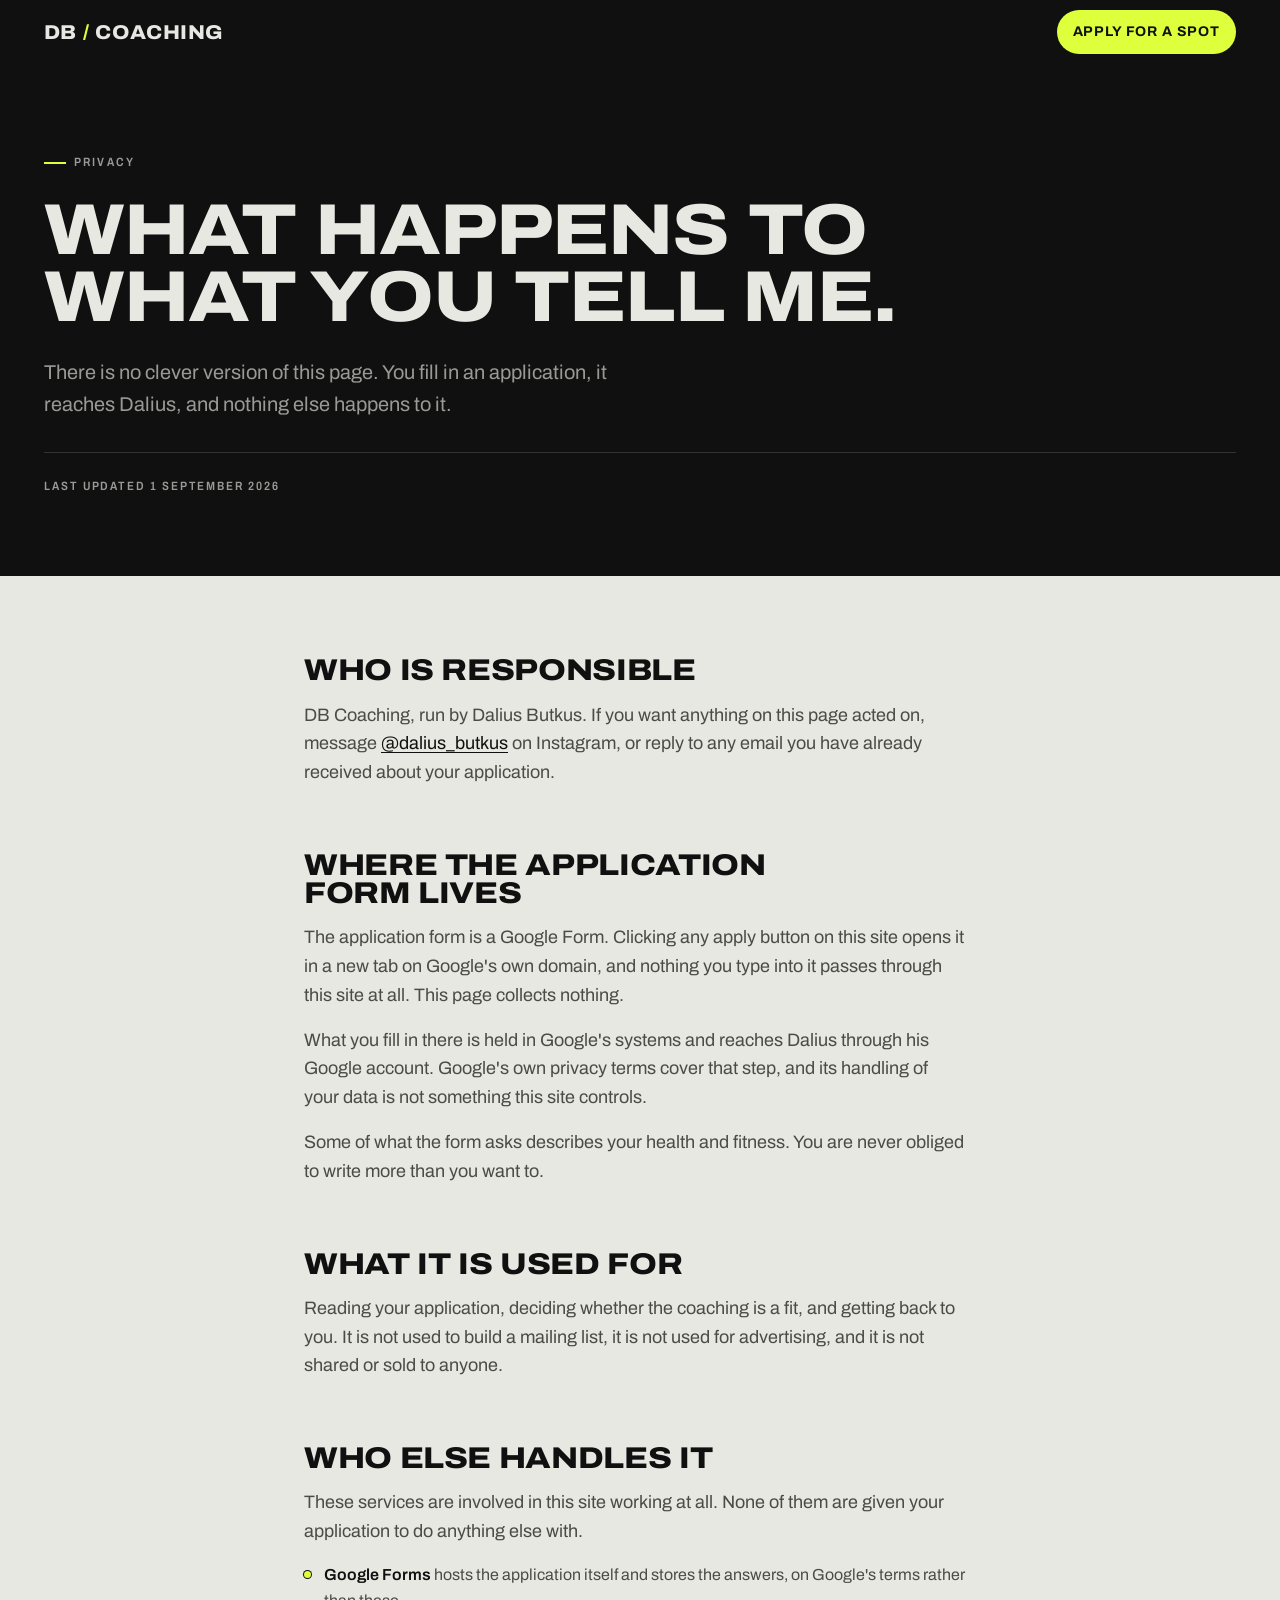
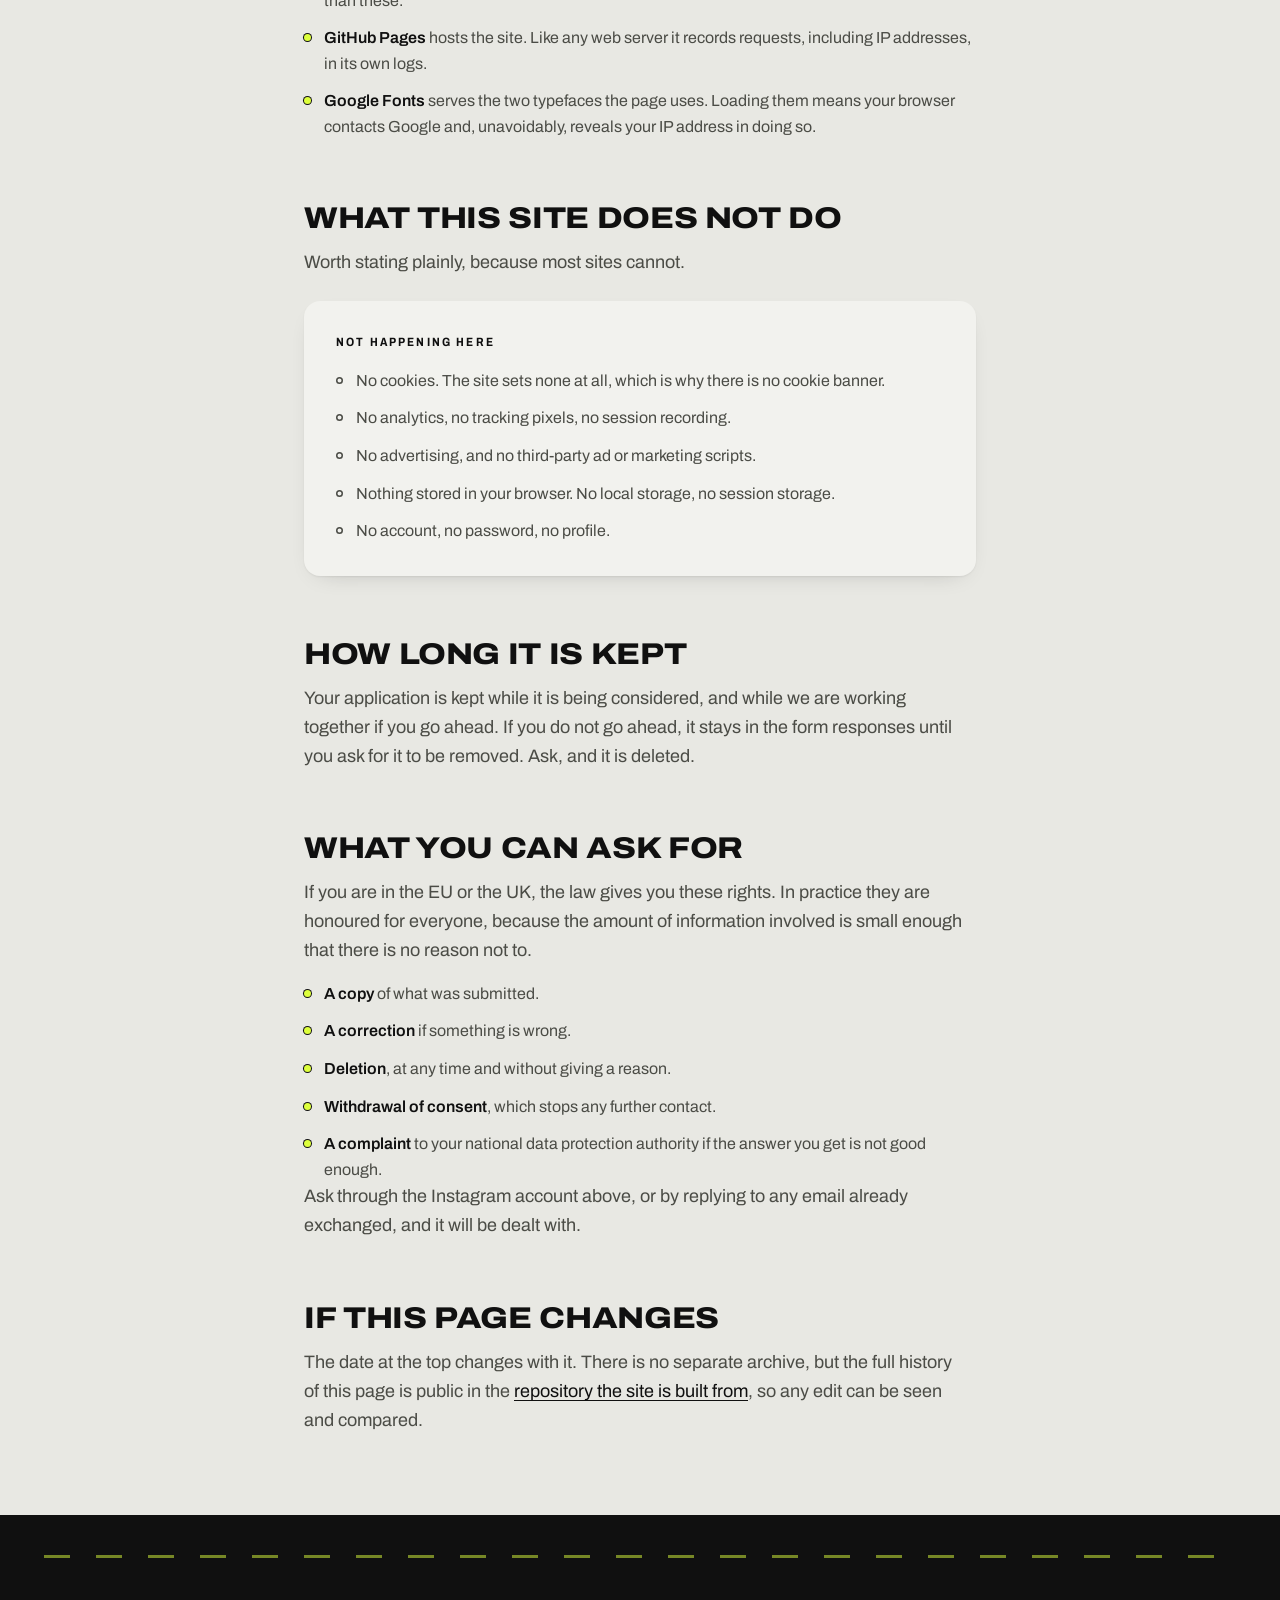
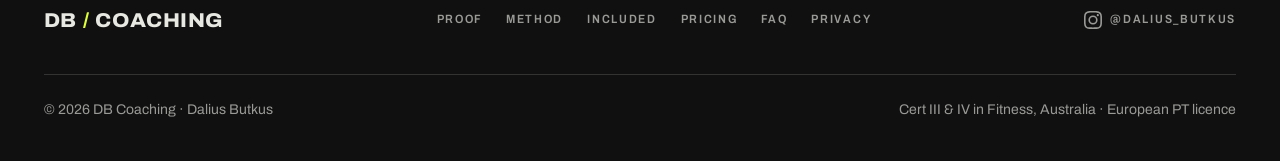
==== privacy.html @ c5529193 "Rebuild the in-page form around the Google Form's own questions Read the 28 questions straight out o" ====
<!DOCTYPE html>
<!--
  APPLICATION MODE SWITCH
  =======================
  data-apply on <html> decides where applications are taken, in BOTH files.

    data-apply="google"  Google Form. The in-page form is hidden but stays in
                         the file, untouched and ready.
    data-apply="web3"    The three step in-page form, posting to Web3Forms.

  To switch, change the attribute in index.html AND privacy.html. Nothing else.
  privacy.html describes a different processor in each mode, so the two must
  always agree or the privacy page becomes wrong.
-->
<html lang="en" data-apply="google">
<head>
<meta charset="UTF-8">
<meta name="viewport" content="width=device-width, initial-scale=1">
<title>Privacy — DB Coaching</title>
<meta name="description" content="What DB Coaching collects when you apply for coaching, who else sees it, how long it is kept and how to have it deleted.">
<link rel="canonical" href="https://dalius-b.github.io/DBcoaching/privacy.html">
<meta name="theme-color" content="#101010">
<meta name="robots" content="index, follow">

<link rel="icon" href="favicon.svg" type="image/svg+xml">
<link rel="icon" href="favicon-32.png" sizes="32x32" type="image/png">
<link rel="apple-touch-icon" href="apple-touch-icon.png">

<link rel="preconnect" href="https://fonts.googleapis.com">
<link rel="preconnect" href="https://fonts.gstatic.com" crossorigin>
<link href="https://fonts.googleapis.com/css2?family=Archivo:wdth,wght@62..125,400..900&display=swap" rel="stylesheet">

<style>
*, *::before, *::after { box-sizing: border-box; margin: 0; padding: 0; }
img, svg { display: block; max-width: 100%; }
ul { list-style: none; }

:root {
  --ink: #101010; --ink-soft: #4B4C46;
  --paper: #E8E8E3; --surface: #F2F2EE;
  --volt: #DDFF3C;
  --hair-ink: rgba(16,16,16,0.14);
  --hair-paper: rgba(232,232,227,0.16);
  --soft-paper: rgba(232,232,227,0.64);
  --display: 'Archivo', 'Arial Narrow', system-ui, sans-serif;
  --s-50: 4px; --s-75: 8px; --s-100: 12px; --s-200: 16px; --s-300: 24px;
  --s-400: 32px; --s-500: 40px; --s-600: 48px; --s-700: 64px; --s-800: 80px;
  --r-sm: 6px; --r-lg: 16px; --r-pill: 999px;
  --ease-out: cubic-bezier(0.23, 1, 0.32, 1);
  --shell: 1240px; --nav-h: 64px;
}

html { scroll-behavior: smooth; scroll-padding-top: calc(var(--nav-h) + 24px); -webkit-text-size-adjust: 100%; }
body {
  font-family: var(--display); font-weight: 400; font-stretch: 100%;
  font-size: 1.125rem; line-height: 1.6;
  color: var(--ink); background: var(--paper);
  -webkit-font-smoothing: antialiased; -moz-osx-font-smoothing: grayscale;
  overflow-x: hidden;
}
::selection { background: var(--volt); color: var(--ink); }
a { color: inherit; }
:focus-visible { outline: 2px solid currentColor; outline-offset: 3px; border-radius: 2px; }
.on-ink :focus-visible { outline-color: var(--volt); }

.shell { width: 100%; max-width: var(--shell); margin-inline: auto; padding-inline: var(--s-300); }

h1, h2, .display {
  font-family: var(--display); font-weight: 800; font-stretch: 115%;
  text-transform: uppercase; line-height: 0.94; letter-spacing: -0.012em; text-wrap: balance;
}
p { text-wrap: pretty; }

/* nav */
.nav { position: sticky; top: 0; z-index: 100; background: var(--ink); color: var(--paper); }
.nav-inner { height: var(--nav-h); display: flex; align-items: center; justify-content: space-between; gap: var(--s-300); }
.wordmark {
  display: inline-flex; align-items: center; gap: 6px; text-decoration: none;
  font-family: var(--display); font-weight: 800; font-stretch: 108%;
  font-size: 1.25rem; letter-spacing: 0.02em; text-transform: uppercase; line-height: 1;
  min-height: 44px; padding-block: var(--s-100);
}
.wordmark i { font-style: normal; color: var(--volt); }
.btn {
  display: inline-flex; align-items: center; justify-content: center; gap: var(--s-75);
  min-height: 44px; padding: var(--s-75) var(--s-200);
  font-family: var(--display); font-size: 0.875rem; font-weight: 700;
  font-stretch: 100%; text-transform: uppercase; letter-spacing: 0.06em;
  text-decoration: none; border-radius: var(--r-pill); white-space: nowrap;
  background: var(--volt); color: var(--ink);
  transition-property: background-color, scale; transition-duration: 160ms; transition-timing-function: var(--ease-out);
}
.btn:hover { background: #E9FF74; }
.btn:active { scale: 0.96; }
.btn:focus-visible { outline-color: var(--ink); outline-offset: 4px; }
.lbl-short { display: none; }

/* head block */
.head { background: var(--ink); color: var(--paper); padding-block: clamp(var(--s-600), 7vw, var(--s-800)); }
.label {
  display: inline-flex; align-items: center; gap: var(--s-75);
  font-family: var(--display); font-size: 0.75rem; font-weight: 600; font-stretch: 84%;
  text-transform: uppercase; letter-spacing: 0.18em; color: var(--soft-paper);
}
.label::before { content: ""; width: 22px; height: 2px; background: var(--volt); flex: none; }
.head h1 { font-size: clamp(2.25rem, 6vw, 4.5rem); margin-top: var(--s-300); }
.head .deck { font-size: 1.25rem; color: var(--soft-paper); max-width: 54ch; margin-top: var(--s-300); }
.stamp { margin-top: var(--s-400); padding-top: var(--s-300); border-top: 1px solid var(--hair-paper);
  font-family: var(--display); font-size: 0.75rem; font-weight: 600; font-stretch: 84%;
  text-transform: uppercase; letter-spacing: 0.16em; color: var(--soft-paper); }

/* prose */
.doc { padding-block: clamp(var(--s-700), 8vw, var(--s-800)); }
.doc-inner { max-width: 720px; }
.doc section + section { margin-top: var(--s-700); }
.doc h2 { font-size: clamp(1.5rem, 2.6vw, 1.875rem); margin-bottom: var(--s-200); }
.doc p { color: var(--ink-soft); max-width: 66ch; }
.doc p + p { margin-top: var(--s-200); }
.doc a { color: var(--ink); text-decoration-thickness: from-font; text-underline-offset: 3px; }
.doc ul { margin-top: var(--s-200); display: flex; flex-direction: column; gap: var(--s-100); }
/* block, not flex: a flex list item makes every <b> its own flex item and
   pulls the bold lead away from the sentence it belongs to. */
.doc li { display: block; position: relative; padding-left: 20px; color: var(--ink-soft); font-size: 1rem; }
.doc li::before { content: ""; position: absolute; left: 0; top: 9px; width: 7px; height: 7px; background: var(--volt); border-radius: var(--r-pill); box-shadow: 0 0 0 1px var(--ink); }
.doc li b { color: var(--ink); font-weight: 600; }

.panel { background: var(--surface); border-radius: var(--r-lg); padding: var(--s-400); margin-top: var(--s-300);
  box-shadow: 0 1px 2px rgba(16,16,16,0.06), 0 8px 24px -16px rgba(16,16,16,0.30); }
.panel h3 { font-family: var(--display); font-size: 0.75rem; font-weight: 700; font-stretch: 84%;
  text-transform: uppercase; letter-spacing: 0.18em; margin-bottom: var(--s-200); }
.panel ul { margin-top: 0; }

/* application mode switch, see the comment at the top of the file */
html[data-apply="google"] .when-web3 { display: none; }
html[data-apply="web3"] .when-google { display: none; }

.none li::before { background: transparent; box-shadow: inset 0 0 0 1.5px var(--ink-soft); }

/* footer */
.foot { background: var(--ink); color: var(--paper); padding-block: var(--s-500); }
.lane { height: 3px; width: 100%; margin-bottom: var(--s-500);
  background: repeating-linear-gradient(90deg, var(--volt) 0 26px, transparent 26px 52px); opacity: 0.5; }
.foot-top { display: flex; flex-wrap: wrap; align-items: center; justify-content: space-between; gap: var(--s-300); }
.foot-links { display: flex; flex-wrap: wrap; gap: var(--s-300); }
.foot-links a, .foot-ig {
  display: inline-flex; align-items: center; gap: var(--s-75); min-height: 44px;
  font-family: var(--display); font-size: 0.75rem; font-weight: 600; font-stretch: 88%;
  text-transform: uppercase; letter-spacing: 0.14em; text-decoration: none; color: var(--soft-paper);
  transition-property: color; transition-duration: 150ms; transition-timing-function: var(--ease-out);
}
.foot-links a:hover, .foot-ig:hover { color: var(--volt); }
.foot-ig svg { width: 18px; height: 18px; fill: currentColor; }
.foot-bot { margin-top: var(--s-400); padding-top: var(--s-300); border-top: 1px solid var(--hair-paper);
  display: flex; flex-wrap: wrap; gap: var(--s-200) var(--s-400); justify-content: space-between; }
.foot-bot p { font-size: 0.875rem; color: var(--soft-paper); }

.skip { position: absolute; left: var(--s-200); top: -100px; z-index: 200;
  background: var(--volt); color: var(--ink); padding: var(--s-100) var(--s-300); border-radius: var(--r-pill);
  font-family: var(--display); font-size: 0.875rem; font-weight: 700; text-transform: uppercase;
  letter-spacing: 0.08em; text-decoration: none;
  transition-property: top; transition-duration: 200ms; transition-timing-function: var(--ease-out); }
.skip:focus { top: var(--s-200); }

/* below ~414px the wordmark and the full button label do not both fit the bar */
@media (max-width: 460px) {
  .nav-inner { gap: var(--s-200); }
  .wordmark { font-size: 1.125rem; }
  .lbl-long { display: none; }
  .lbl-short { display: inline; }
}
@media (max-width: 620px) {
  .foot-top { flex-direction: column; align-items: flex-start; }
  .panel { padding: var(--s-300); }
}
@media (prefers-reduced-motion: reduce) {
  html { scroll-behavior: auto; }
  *, *::before, *::after { transition-duration: 0.001ms !important; animation-duration: 0.001ms !important; }
}
</style>
</head>
<body>

<a class="skip" href="#main">Skip to content</a>

<header class="nav on-ink">
  <div class="shell nav-inner">
    <a class="wordmark" href="index.html">DB<i>/</i>Coaching</a>
    <a class="btn" href="index.html#apply"><span class="lbl-long">Apply for a spot</span><span class="lbl-short">Apply</span></a>
  </div>
</header>

<main id="main">

  <div class="head on-ink">
    <div class="shell">
      <p class="label">Privacy</p>
      <h1>What happens to what you tell me.</h1>
      <p class="deck">There is no clever version of this page. You fill in an application, it reaches Dalius, and nothing else happens to it.</p>
      <p class="stamp">Last updated 1 September 2026</p>
    </div>
  </div>

  <div class="doc">
    <div class="shell doc-inner">

      <section>
        <h2>Who is responsible</h2>
        <p>DB Coaching, run by Dalius Butkus. If you want anything on this page acted on, message <a href="https://instagram.com/dalius_butkus" target="_blank" rel="noopener">@dalius_butkus</a> on Instagram, or reply to any email you have already received about your application.</p>
      </section>

      <section class="when-google">
        <h2>Where the application form lives</h2>
        <p>The application form is a Google Form. Clicking any apply button on this site opens it in a new tab on Google's own domain, and nothing you type into it passes through this site at all. This page collects nothing.</p>
        <p>What you fill in there is held in Google's systems and reaches Dalius through his Google account. Google's own privacy terms cover that step, and its handling of your data is not something this site controls.</p>
        <p>Some of what the form asks describes your health and fitness. You are never obliged to write more than you want to.</p>
      </section>

      <section class="when-web3">
        <h2>What the application form collects</h2>
        <p>Only what is typed into it. Nothing is gathered in the background, and there is no hidden field.</p>
        <div class="panel">
          <h3>The fields</h3>
          <ul>
            <li><b>You:</b> name, email, which option you are applying for, age, height and weight.</li>
            <li><b>Your goal:</b> what you want, and why it matters to you now.</li>
            <li><b>Your training history:</b> experience level, whether you have followed a program before, what has and has not worked.</li>
            <li><b>Your schedule:</b> days a week, session length, and where you train.</li>
            <li><b>Injuries and health:</b> current injuries or pain, past injuries, movements that hurt, and any medical conditions or medication.</li>
            <li><b>Your life and food:</b> your job, hours of sleep, stress level, daily steps, dietary restrictions and where you struggle with food.</li>
            <li><b>Working together:</b> what you expect from a coach, whether you are willing to send weekly weight updates and progress photos, and how you found the site.</li>
          </ul>
        </div>
        <p>A good part of that is health information: injuries, medication, weight, sleep and stress. Under the GDPR that kind of detail needs your explicit permission rather than an assumption, which is what the consent box at the end of the form is for. Nothing is compulsory beyond what the form marks as required, and where a question does not apply you can simply say so.</p>
        <p>Agreeing to send weekly weight updates or progress photos is a question, not a requirement. Answering no does not stop an application, and no photo is ever requested through this website.</p>
      </section>

      <section>
        <h2>What it is used for</h2>
        <p>Reading your application, deciding whether the coaching is a fit, and getting back to you. It is not used to build a mailing list, it is not used for advertising, and it is not shared or sold to anyone.</p>
      </section>

      <section>
        <h2>Who else handles it</h2>
        <p>These services are involved in this site working at all. None of them are given your application to do anything else with.</p>
        <ul>
          <li class="when-google"><b>Google Forms</b> hosts the application itself and stores the answers, on Google's terms rather than these.</li>
          <li class="when-web3"><b>Web3Forms</b> receives the form and forwards it as an email. It is the postbox between the page and the inbox.</li>
          <li><b>GitHub Pages</b> hosts the site. Like any web server it records requests, including IP addresses, in its own logs.</li>
          <li><b>Google Fonts</b> serves the two typefaces the page uses. Loading them means your browser contacts Google and, unavoidably, reveals your IP address in doing so.</li>
        </ul>
      </section>

      <section>
        <h2>What this site does not do</h2>
        <p>Worth stating plainly, because most sites cannot.</p>
        <div class="panel">
          <h3>Not happening here</h3>
          <ul class="none">
            <li>No cookies. The site sets none at all, which is why there is no cookie banner.</li>
            <li>No analytics, no tracking pixels, no session recording.</li>
            <li>No advertising, and no third-party ad or marketing scripts.</li>
            <li>Nothing stored in your browser. No local storage, no session storage.</li>
            <li>No account, no password, no profile.</li>
          </ul>
        </div>
      </section>

      <section>
        <h2>How long it is kept</h2>
        <p>Your application is kept while it is being considered, and while we are working together if you go ahead. If you do not go ahead, it stays in the form responses <span class="when-web3">and the inbox </span>until you ask for it to be removed. Ask, and it is deleted.</p>
      </section>

      <section>
        <h2>What you can ask for</h2>
        <p>If you are in the EU or the UK, the law gives you these rights. In practice they are honoured for everyone, because the amount of information involved is small enough that there is no reason not to.</p>
        <ul>
          <li><b>A copy</b> of what was submitted.</li>
          <li><b>A correction</b> if something is wrong.</li>
          <li><b>Deletion</b>, at any time and without giving a reason.</li>
          <li><b>Withdrawal of consent</b>, which stops any further contact.</li>
          <li><b>A complaint</b> to your national data protection authority if the answer you get is not good enough.</li>
        </ul>
        <p>Ask through the Instagram account above, or by replying to any email already exchanged, and it will be dealt with.</p>
      </section>

      <section>
        <h2>If this page changes</h2>
        <p>The date at the top changes with it. There is no separate archive, but the full history of this page is public in the <a href="https://github.com/Dalius-B/DBcoaching" target="_blank" rel="noopener">repository the site is built from</a>, so any edit can be seen and compared.</p>
      </section>

    </div>
  </div>
</main>

<footer class="foot on-ink">
  <div class="shell">
    <div class="lane" aria-hidden="true"></div>
    <div class="foot-top">
      <a class="wordmark" href="index.html">DB<i>/</i>Coaching</a>
      <nav class="foot-links" aria-label="Footer">
        <a href="index.html#proof">Proof</a>
        <a href="index.html#method">Method</a>
        <a href="index.html#included">Included</a>
        <a href="index.html#pricing">Pricing</a>
        <a href="index.html#faq">FAQ</a>
        <a href="privacy.html" aria-current="page">Privacy</a>
      </nav>
      <a class="foot-ig" href="https://instagram.com/dalius_butkus" target="_blank" rel="noopener">
        <svg viewBox="0 0 24 24" aria-hidden="true"><path d="M12 2.16c3.2 0 3.58.01 4.85.07 3.25.15 4.77 1.69 4.92 4.92.06 1.27.07 1.65.07 4.85s-.01 3.58-.07 4.85c-.15 3.22-1.66 4.77-4.92 4.92-1.27.06-1.64.07-4.85.07s-3.58-.01-4.85-.07c-3.26-.15-4.77-1.7-4.92-4.92C2.17 15.58 2.16 15.2 2.16 12s.01-3.58.07-4.85c.15-3.23 1.66-4.77 4.92-4.92C8.42 2.17 8.8 2.16 12 2.16Zm0-2.16C8.74 0 8.33.01 7.05.07 2.7.27.28 2.69.07 7.05.01 8.33 0 8.74 0 12s.01 3.67.07 4.95c.2 4.36 2.62 6.78 6.98 6.98C8.33 23.99 8.74 24 12 24s3.67-.01 4.95-.07c4.35-.2 6.78-2.62 6.98-6.98.06-1.28.07-1.69.07-4.95s-.01-3.67-.07-4.95c-.2-4.35-2.62-6.78-6.98-6.98C15.67.01 15.26 0 12 0Zm0 5.84A6.16 6.16 0 1 0 18.16 12 6.16 6.16 0 0 0 12 5.84Zm0 10.16a4 4 0 1 1 4-4 4 4 0 0 1-4 4Zm6.41-11.85a1.44 1.44 0 1 0 1.44 1.44 1.44 1.44 0 0 0-1.44-1.44Z"/></svg>
        @dalius_butkus
      </a>
    </div>
    <div class="foot-bot">
      <p>&copy; 2026 DB Coaching &middot; Dalius Butkus</p>
      <p>Cert III &amp; IV in Fitness, Australia &middot; European PT licence</p>
    </div>
  </div>
</footer>

</body>
</html>
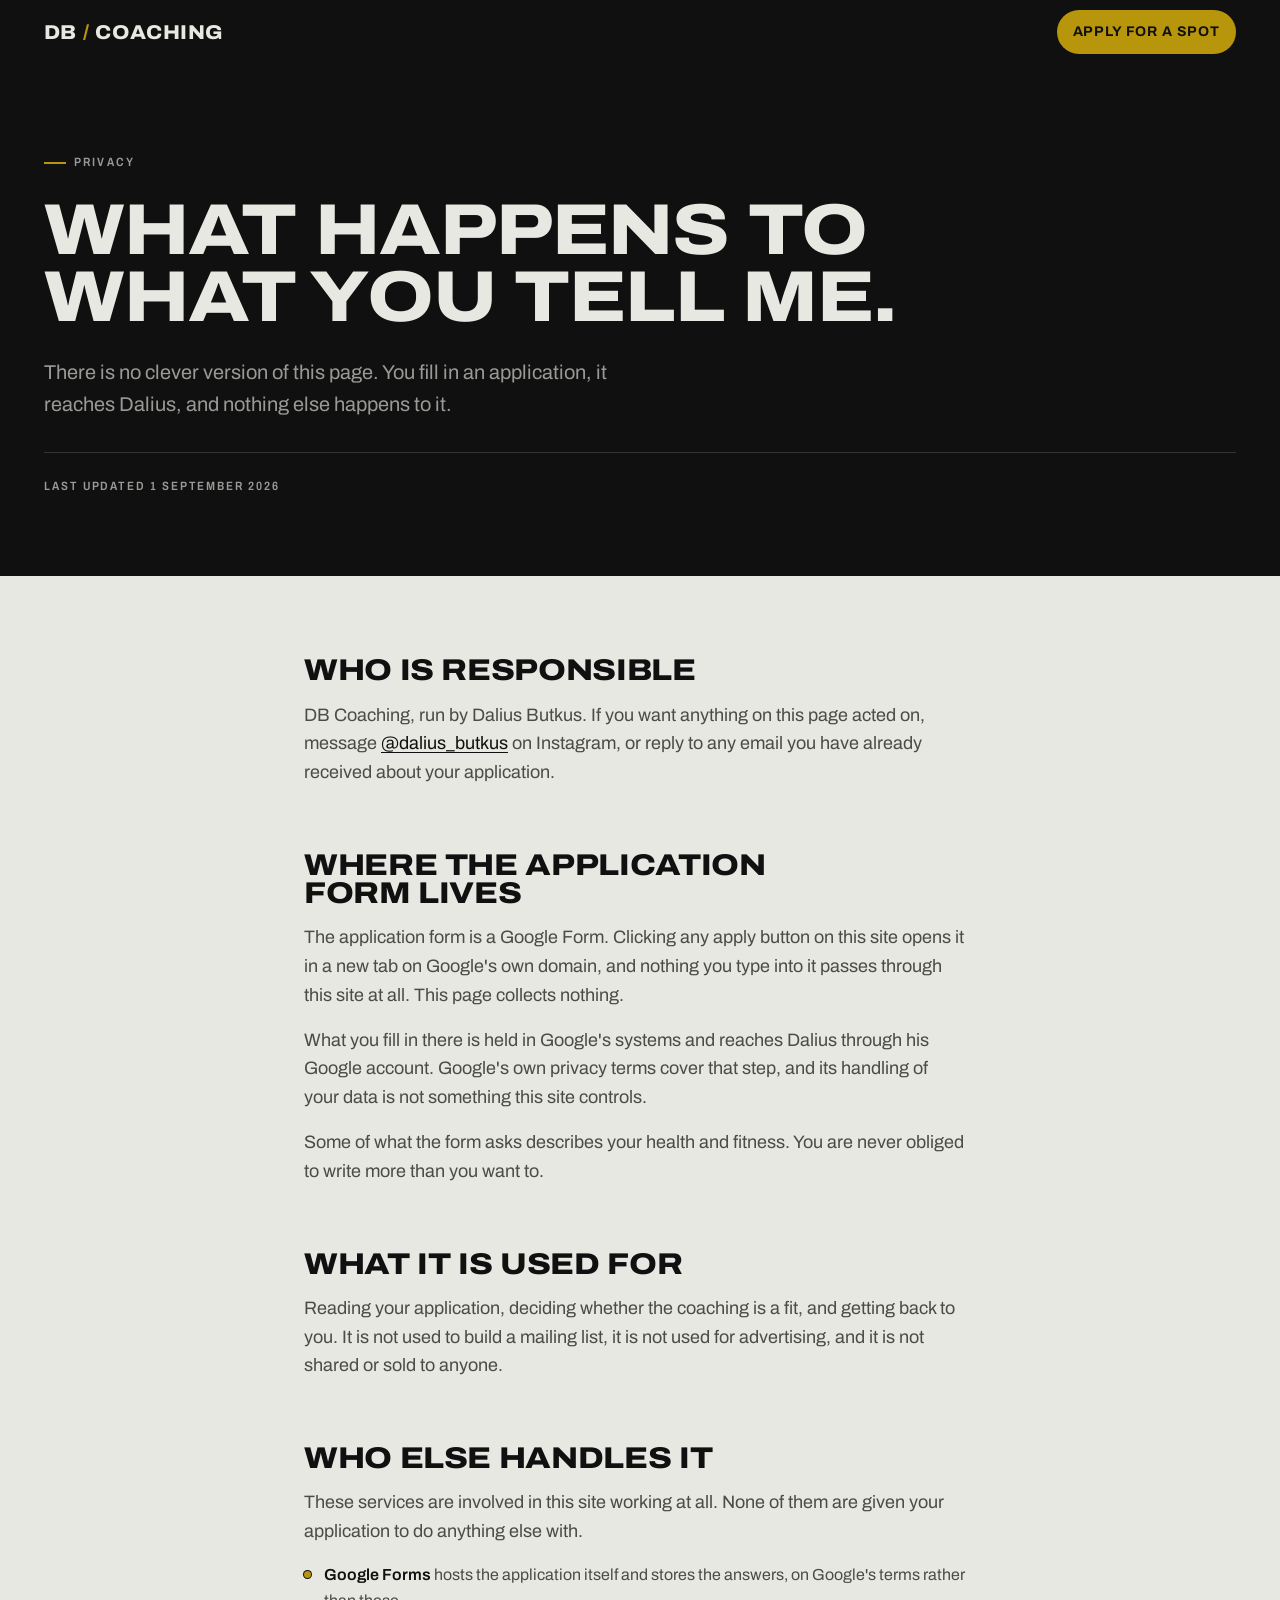
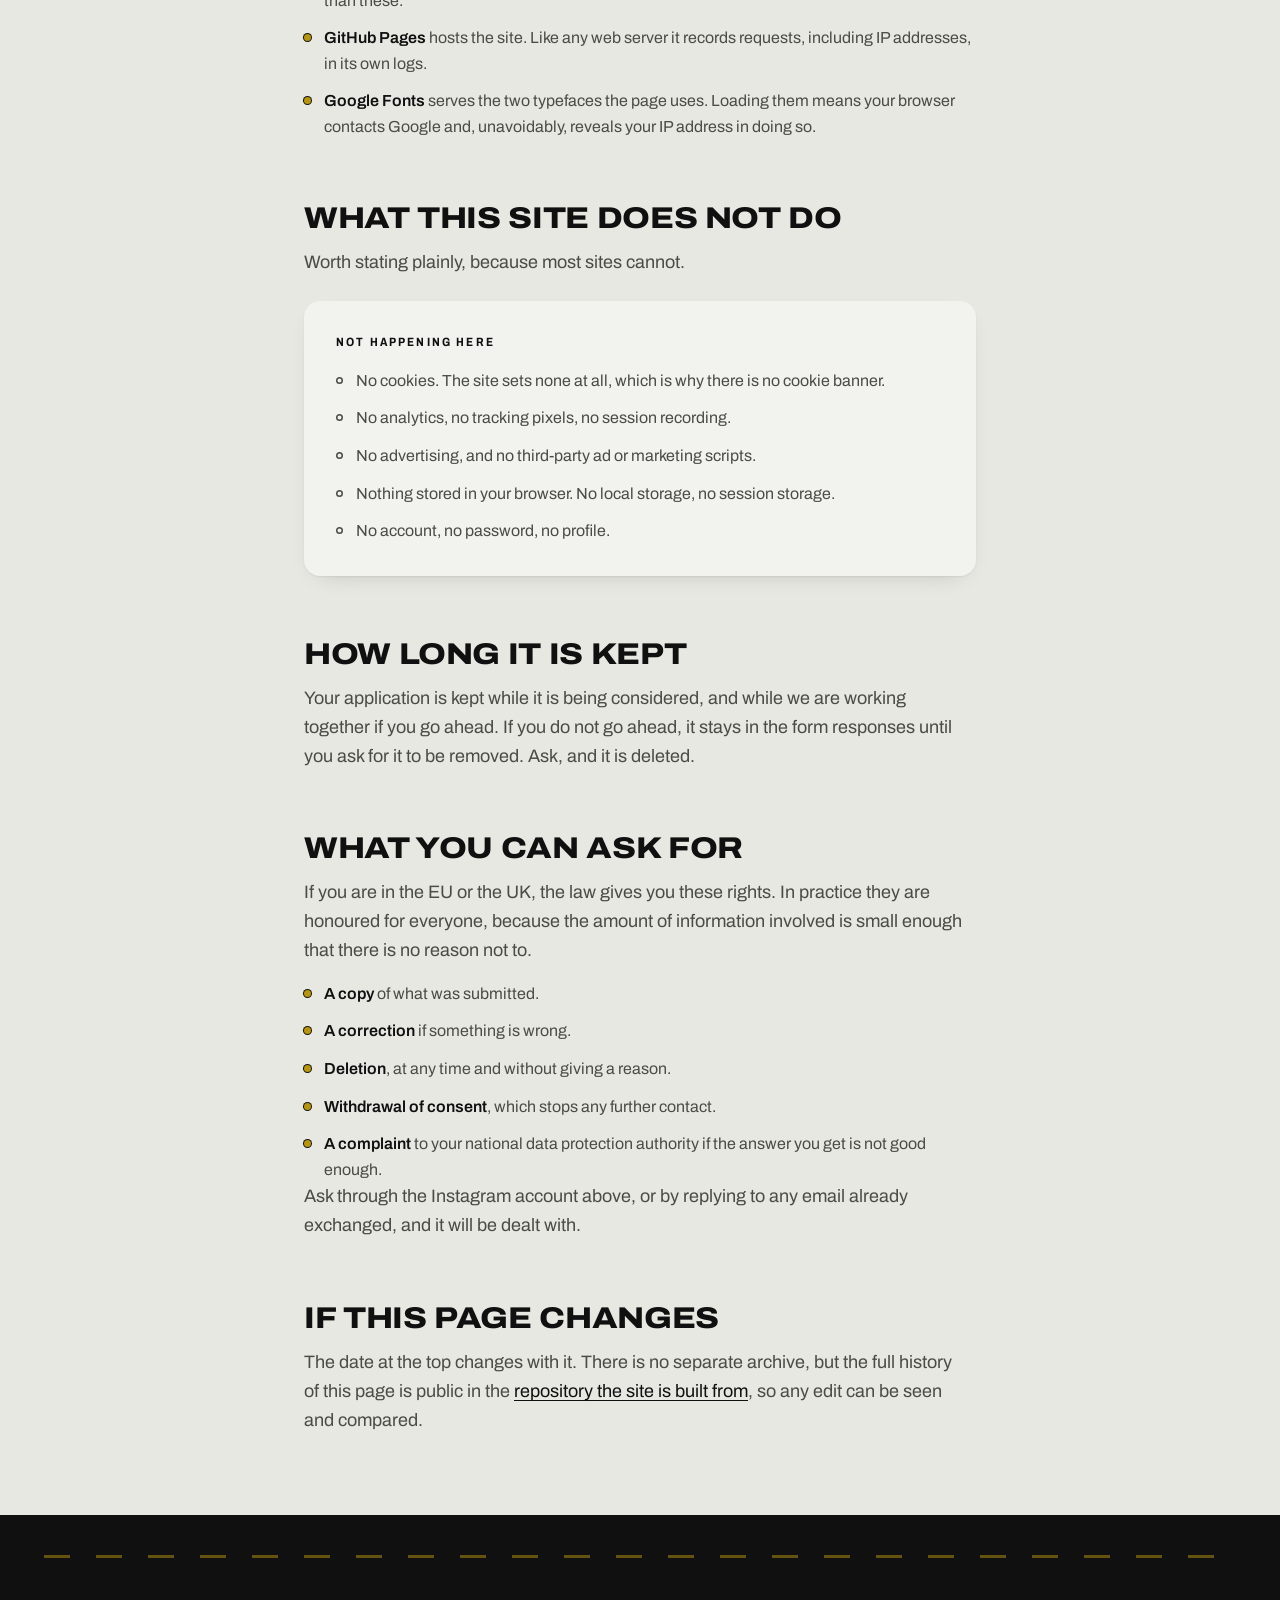
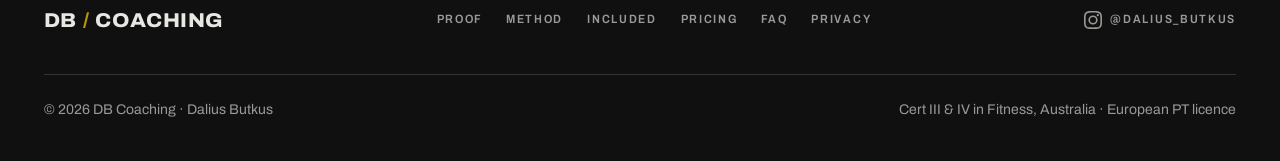
==== commit a8a5dd5c: "Swap volt lime accent for gold to match previous brand color Replaces #DDFF3C/#E9FF74 with #B8960C/#" ====
--- a/privacy.html
+++ b/privacy.html
@@ -1,18 +1,12 @@
 <!DOCTYPE html>
 <!--
-  APPLICATION MODE SWITCH
-  =======================
-  data-apply on <html> decides where applications are taken, in BOTH files.
-
-    data-apply="google"  Google Form. The in-page form is hidden but stays in
-                         the file, untouched and ready.
-    data-apply="web3"    The three step in-page form, posting to Web3Forms.
-
-  To switch, change the attribute in index.html AND privacy.html. Nothing else.
-  privacy.html describes a different processor in each mode, so the two must
-  always agree or the privacy page becomes wrong.
+  APPLICATION MODE
+  ================
+  Where applications go is decided by apply-mode.css, which both this page and
+  privacy.html link. That is the only file to edit, so the two pages cannot
+  disagree about which service handles the data.
 -->
-<html lang="en" data-apply="google">
+<html lang="en">
 <head>
 <meta charset="UTF-8">
 <meta name="viewport" content="width=device-width, initial-scale=1">
@@ -38,7 +32,7 @@
 :root {
   --ink: #101010; --ink-soft: #4B4C46;
   --paper: #E8E8E3; --surface: #F2F2EE;
-  --volt: #DDFF3C;
+  --volt: #B8960C;
   --hair-ink: rgba(16,16,16,0.14);
   --hair-paper: rgba(232,232,227,0.16);
   --soft-paper: rgba(232,232,227,0.64);
@@ -90,7 +84,7 @@
   background: var(--volt); color: var(--ink);
   transition-property: background-color, scale; transition-duration: 160ms; transition-timing-function: var(--ease-out);
 }
-.btn:hover { background: #E9FF74; }
+.btn:hover { background: #D4AE2A; }
 .btn:active { scale: 0.96; }
 .btn:focus-visible { outline-color: var(--ink); outline-offset: 4px; }
 .lbl-short { display: none; }
@@ -130,10 +124,6 @@
   text-transform: uppercase; letter-spacing: 0.18em; margin-bottom: var(--s-200); }
 .panel ul { margin-top: 0; }
 
-/* application mode switch, see the comment at the top of the file */
-html[data-apply="google"] .when-web3 { display: none; }
-html[data-apply="web3"] .when-google { display: none; }
-
 .none li::before { background: transparent; box-shadow: inset 0 0 0 1.5px var(--ink-soft); }
 
 /* footer */
@@ -177,6 +167,7 @@
   *, *::before, *::after { transition-duration: 0.001ms !important; animation-duration: 0.001ms !important; }
 }
 </style>
+<link rel="stylesheet" href="apply-mode.css">
 </head>
 <body>
 
--- a/apply-mode.css
+++ b/apply-mode.css
@@ -0,0 +1,64 @@
+/* ============================================================================
+   THE APPLICATION SWITCH — this file is the only thing you change.
+
+   It decides, for index.html and privacy.html at once, where applications go.
+   Both pages link it, so the two can never disagree about which service
+   handles the data.
+
+   TO SWITCH
+   ---------
+   Exactly one of the two rule blocks below may be active. Comment out the one
+   you do not want and uncomment the one you do. Nothing else, in any file,
+   needs touching.
+
+   Neither block contains a comment of its own, on purpose. CSS comments cannot
+   be nested: a comment opener inside a block you are commenting out would end
+   the comment early and quietly leave the wrong rules live. For the same
+   reason, no comment in this file may contain comment delimiters as text.
+
+   WHY THE CLASSES ARE DOUBLED
+   ---------------------------
+   .when-web3.when-web3 scores (0,2,0), which outranks privacy.html's own
+   rule .doc li at (0,1,1). Written once, the rule would lose, and privacy.html
+   would name both services at the same time.
+
+   WHAT IS ALREADY PROVEN
+   ----------------------
+   On 2 September 2026 a message posted straight to the Web3Forms API with the
+   access key from index.html arrived in the inbox. So the key is real and it
+   points at the right mailbox. The key is a public identifier, not a secret.
+
+   What that test did NOT cover is the page's own submit path, which has only
+   ever run against a stubbed endpoint. Those are different things.
+
+   AFTER SWITCHING
+   ---------------
+   1. https://dalius-b.github.io/DBcoaching/#apply shows what you expect.
+   2. privacy.html names one service, and the right one, under the heading
+      "Who else handles it".
+   3. Send one application through the live form itself, all seven steps, and
+      confirm it arrives. This is the part still unproven.
+   ========================================================================= */
+
+
+/* ---------------------------------------------------------------------------
+   GOOGLE FORM  ·  ACTIVE
+   Applications go to the Google Form. The in-page form stays in the page,
+   hidden and inert, and privacy.html describes Google as the processor.
+   --------------------------------------------------------------------------- */
+
+#applyForm,
+#formDone                { display: none; }
+.apply-google            { display: block; }
+.when-web3.when-web3     { display: none; }
+
+
+/* ---------------------------------------------------------------------------
+   IN-PAGE FORM  ·  INACTIVE
+   Applications go through the seven step form on the page, posting to
+   Web3Forms, and privacy.html describes Web3Forms as the processor.
+   --------------------------------------------------------------------------- */
+
+/*
+.when-google.when-google { display: none; }
+*/
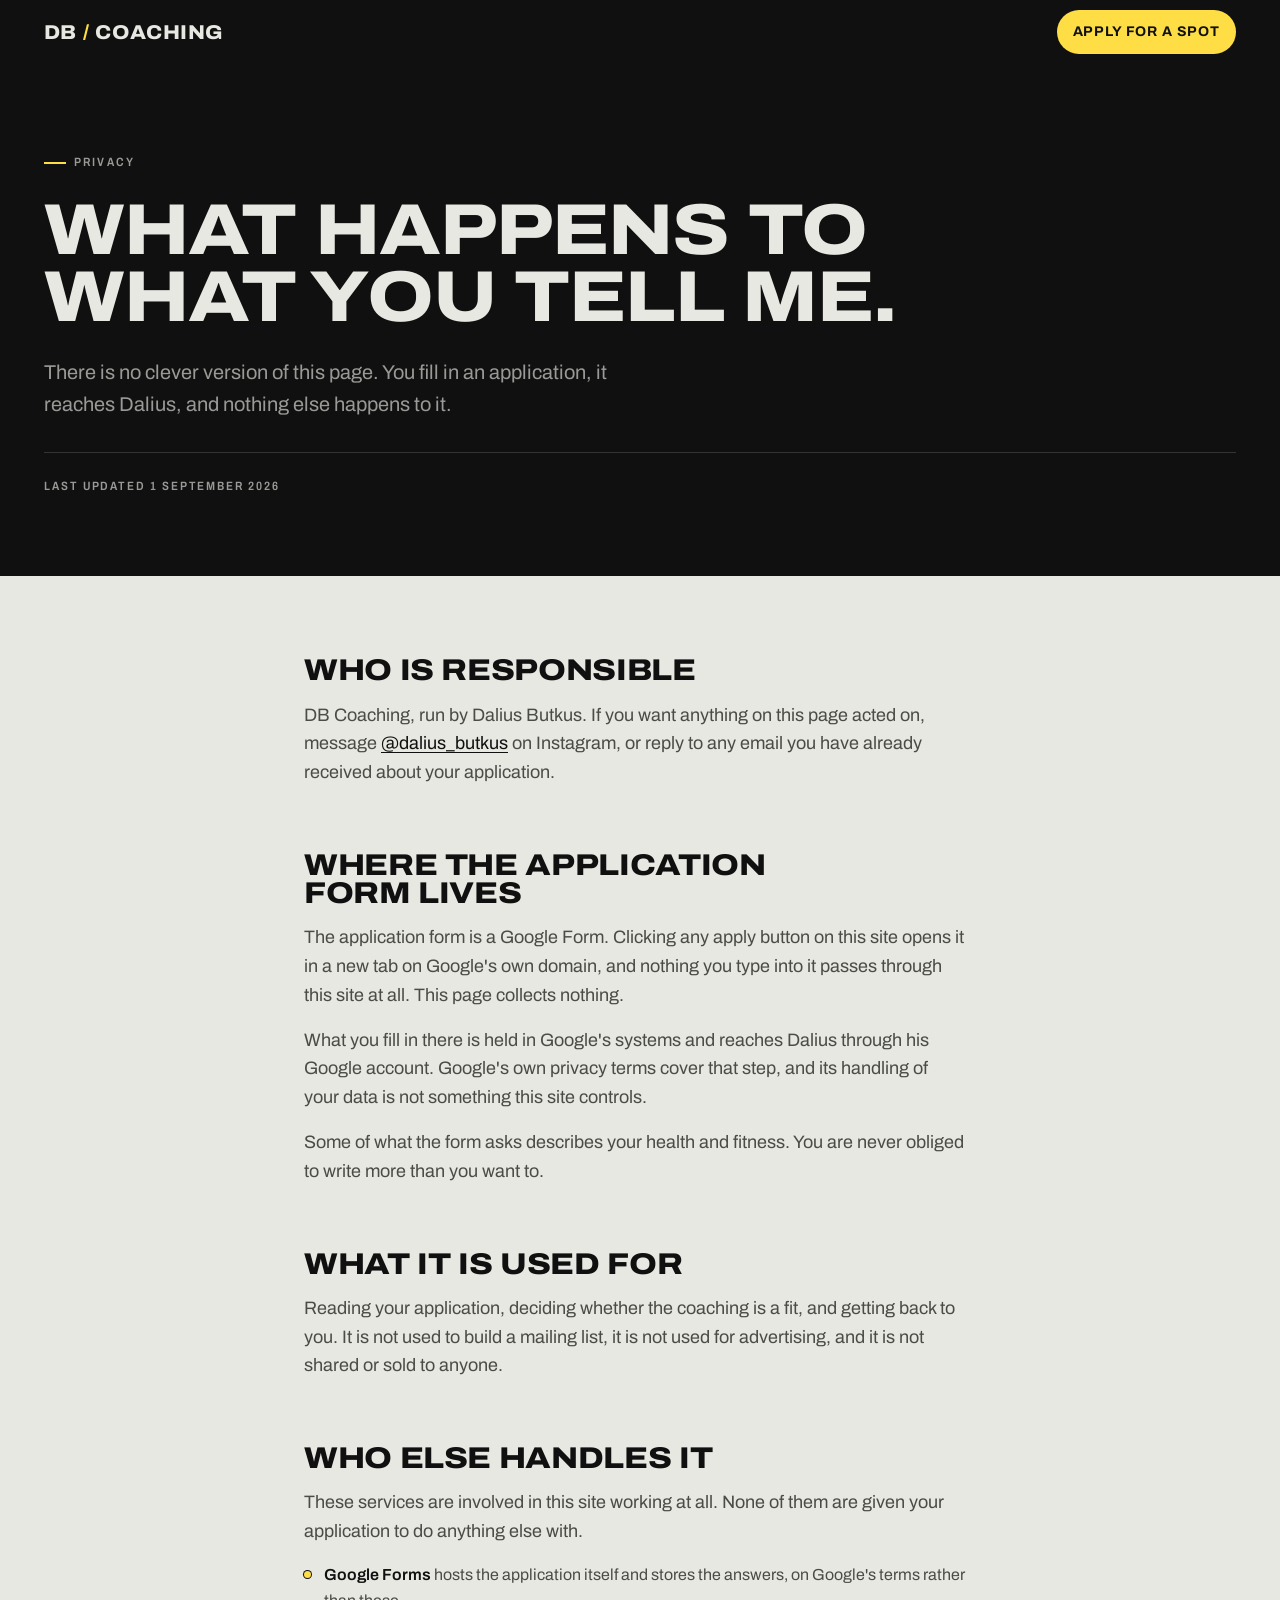
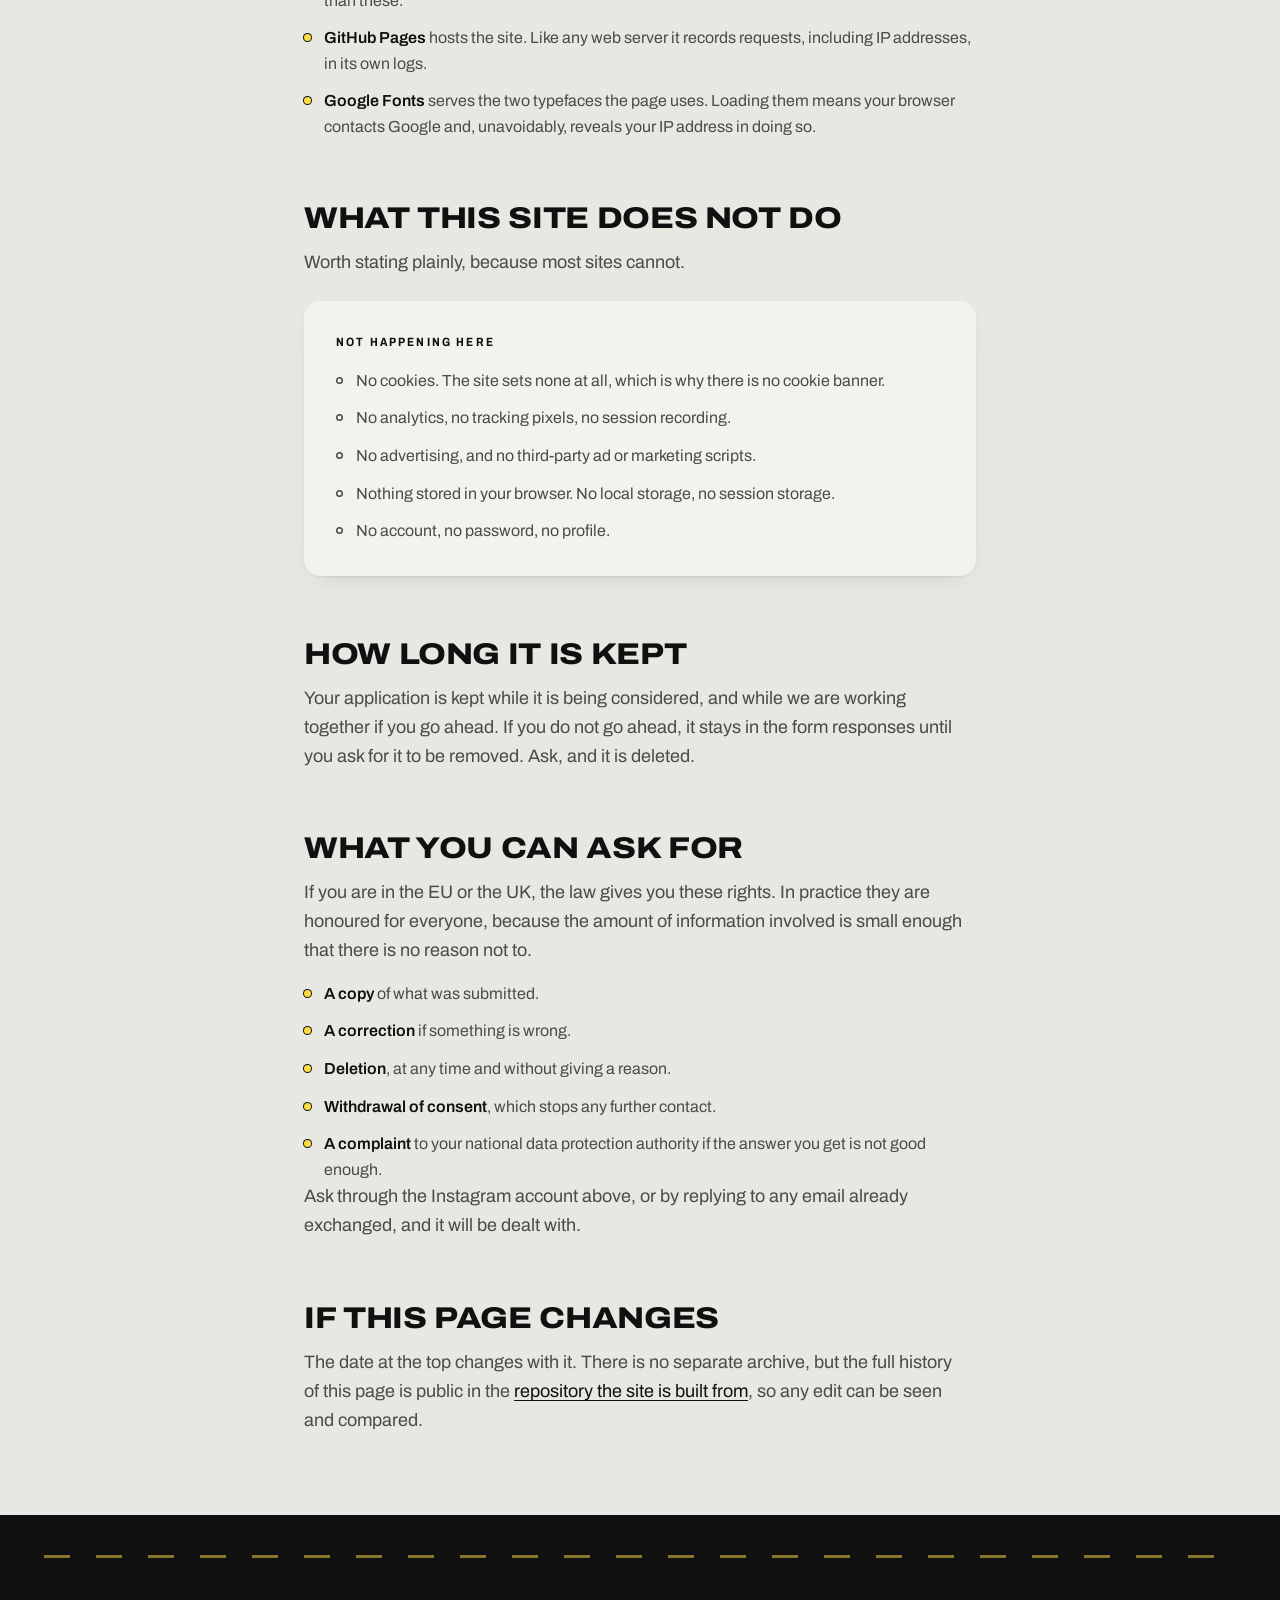
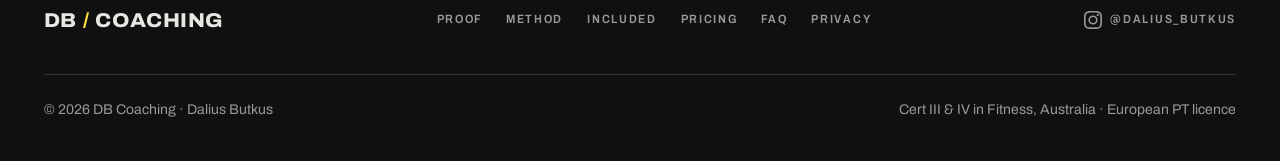
==== commit df2efa59: "Change accent color from gold to FFDD44 Co-Authored-By: Claude Sonnet 5 <noreply@anthropic.com> Clau" ====
--- a/privacy.html
+++ b/privacy.html
@@ -32,7 +32,7 @@
 :root {
   --ink: #101010; --ink-soft: #4B4C46;
   --paper: #E8E8E3; --surface: #F2F2EE;
-  --volt: #B8960C;
+  --volt: #FFDD44;
   --hair-ink: rgba(16,16,16,0.14);
   --hair-paper: rgba(232,232,227,0.16);
   --soft-paper: rgba(232,232,227,0.64);
@@ -84,7 +84,7 @@
   background: var(--volt); color: var(--ink);
   transition-property: background-color, scale; transition-duration: 160ms; transition-timing-function: var(--ease-out);
 }
-.btn:hover { background: #D4AE2A; }
+.btn:hover { background: #FFE873; }
 .btn:active { scale: 0.96; }
 .btn:focus-visible { outline-color: var(--ink); outline-offset: 4px; }
 .lbl-short { display: none; }
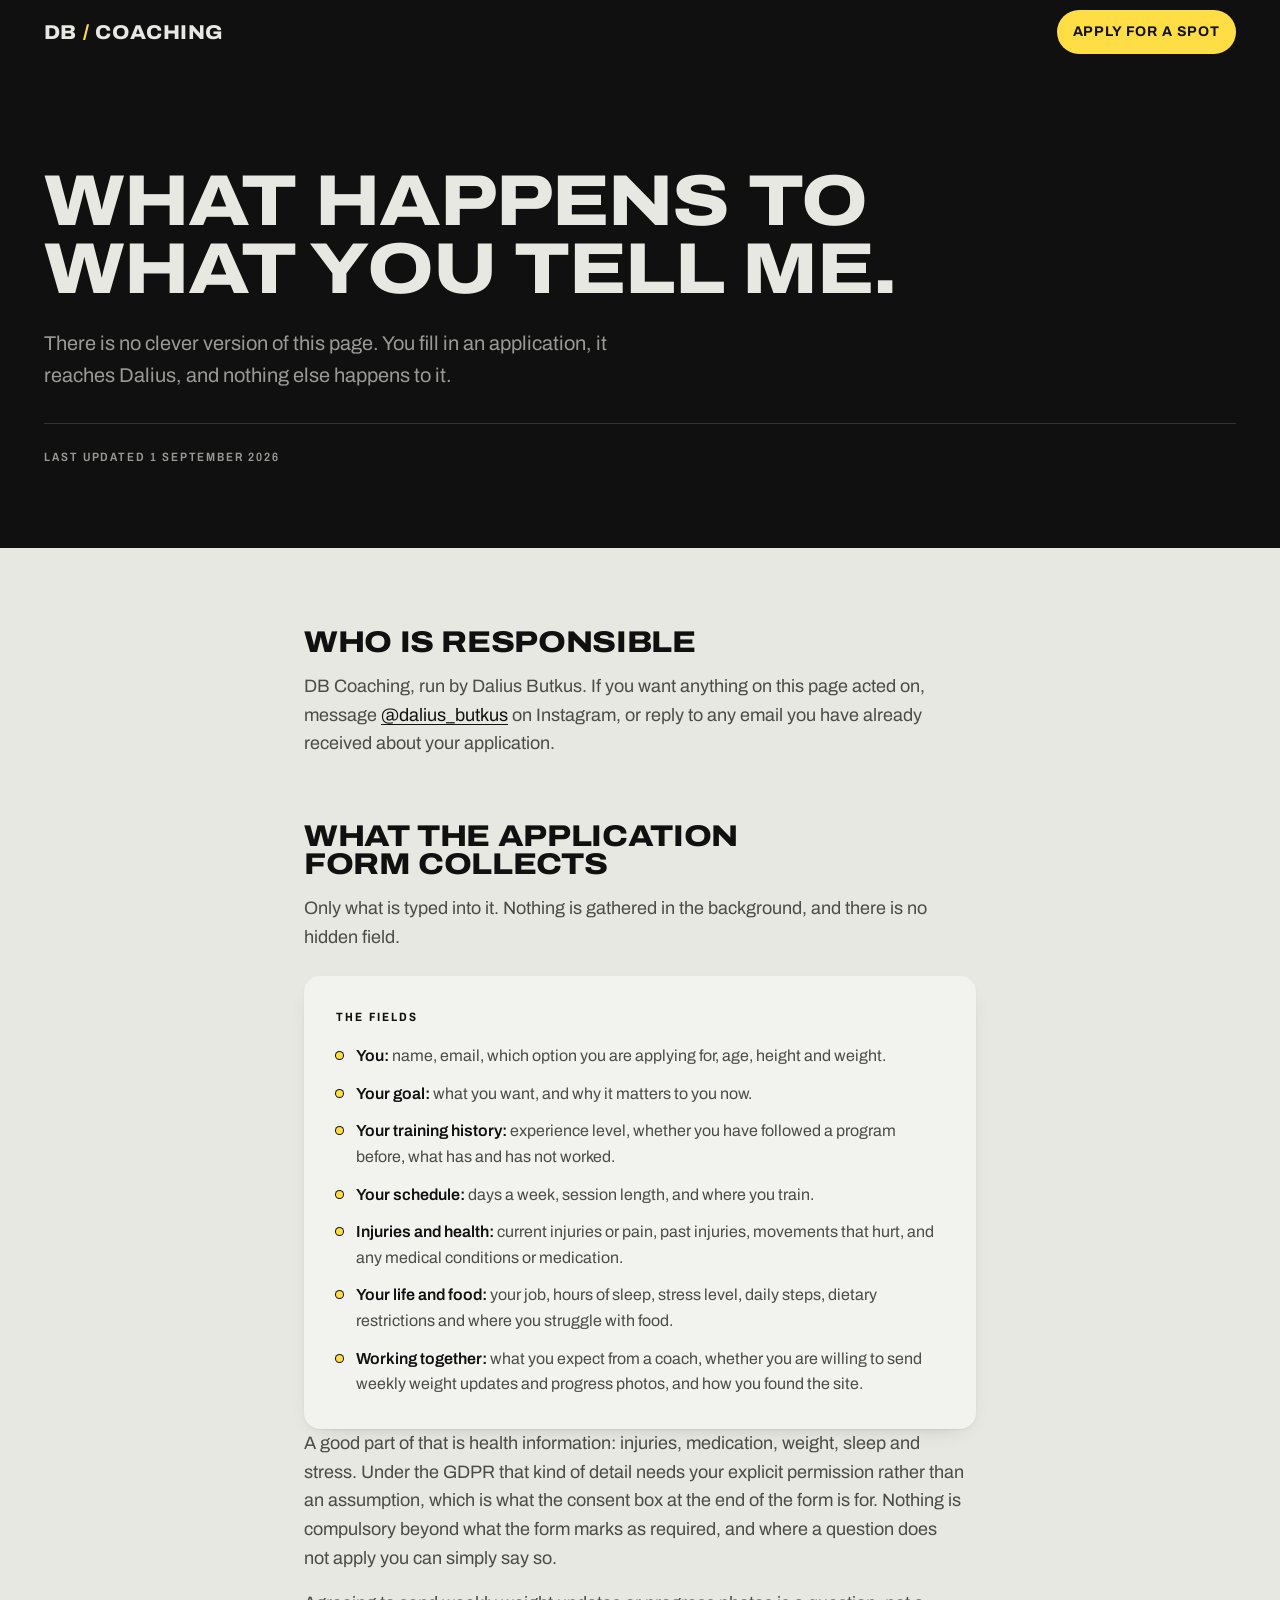
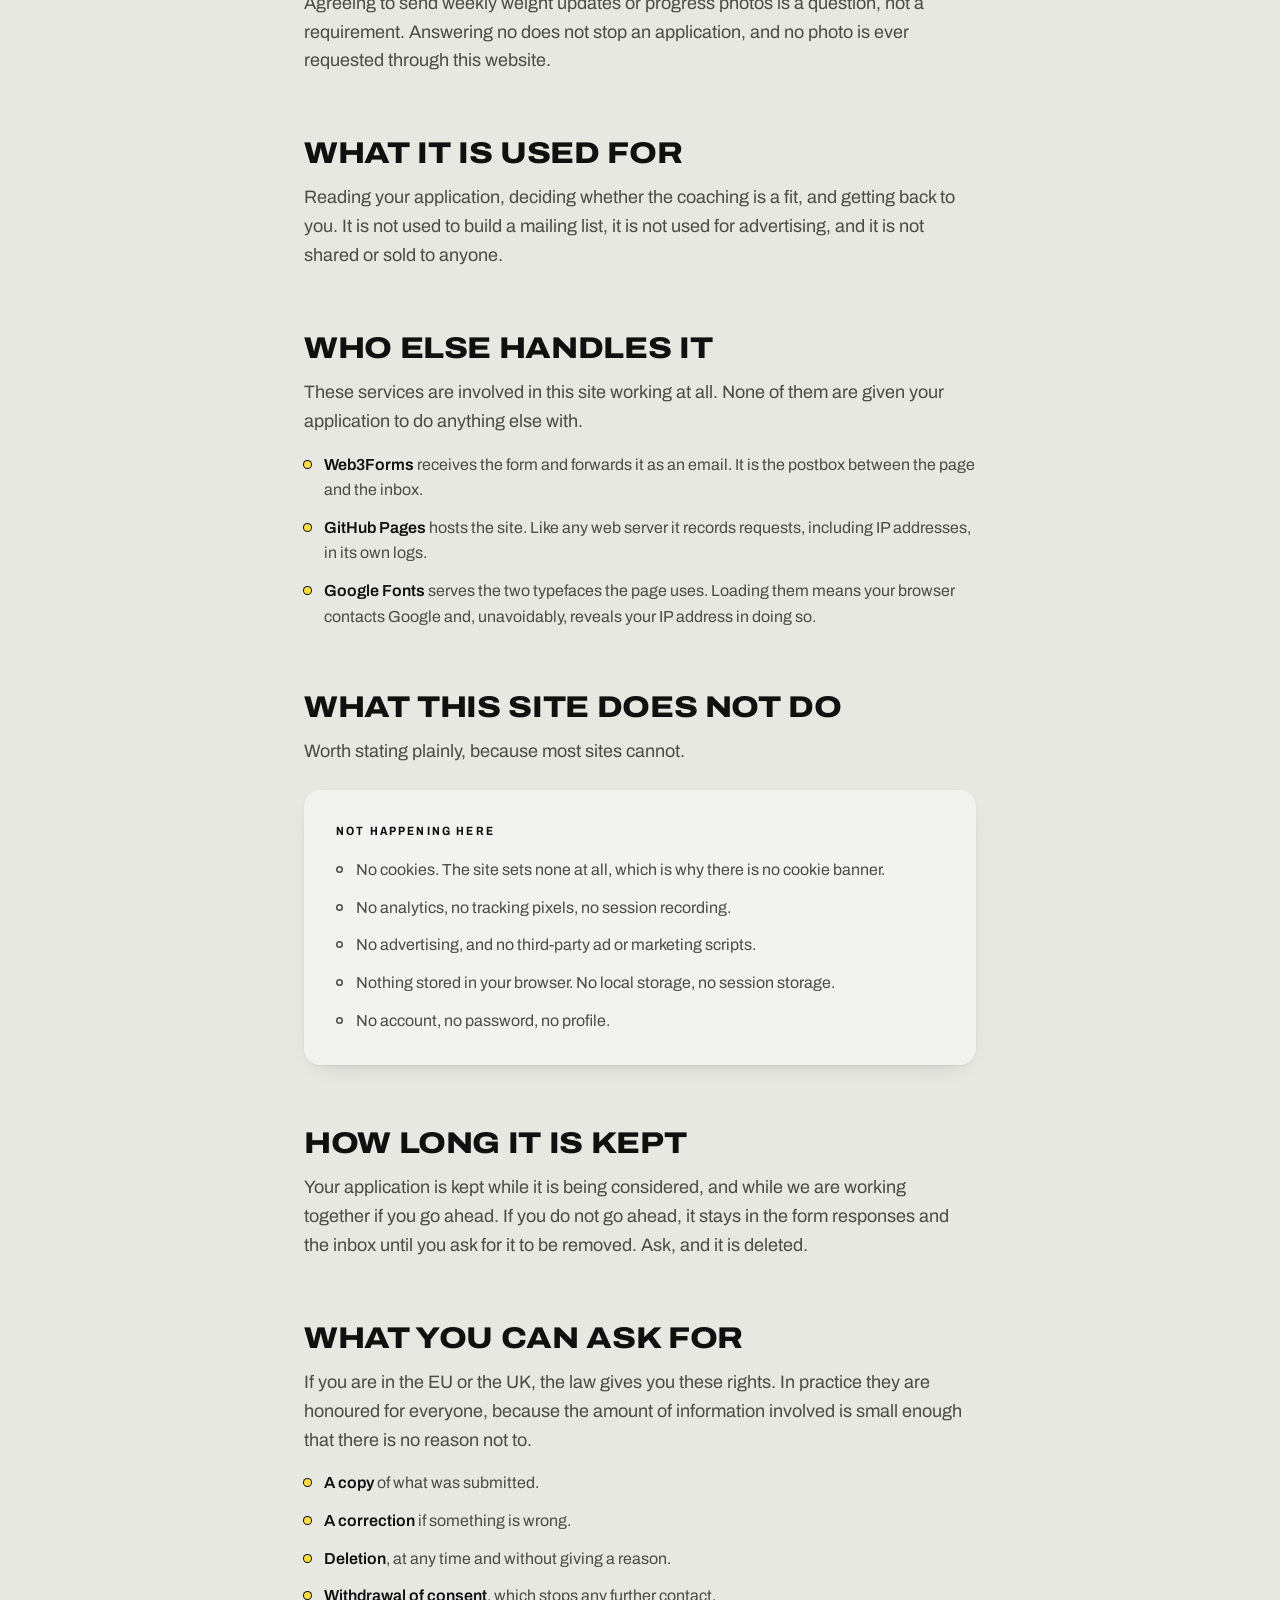
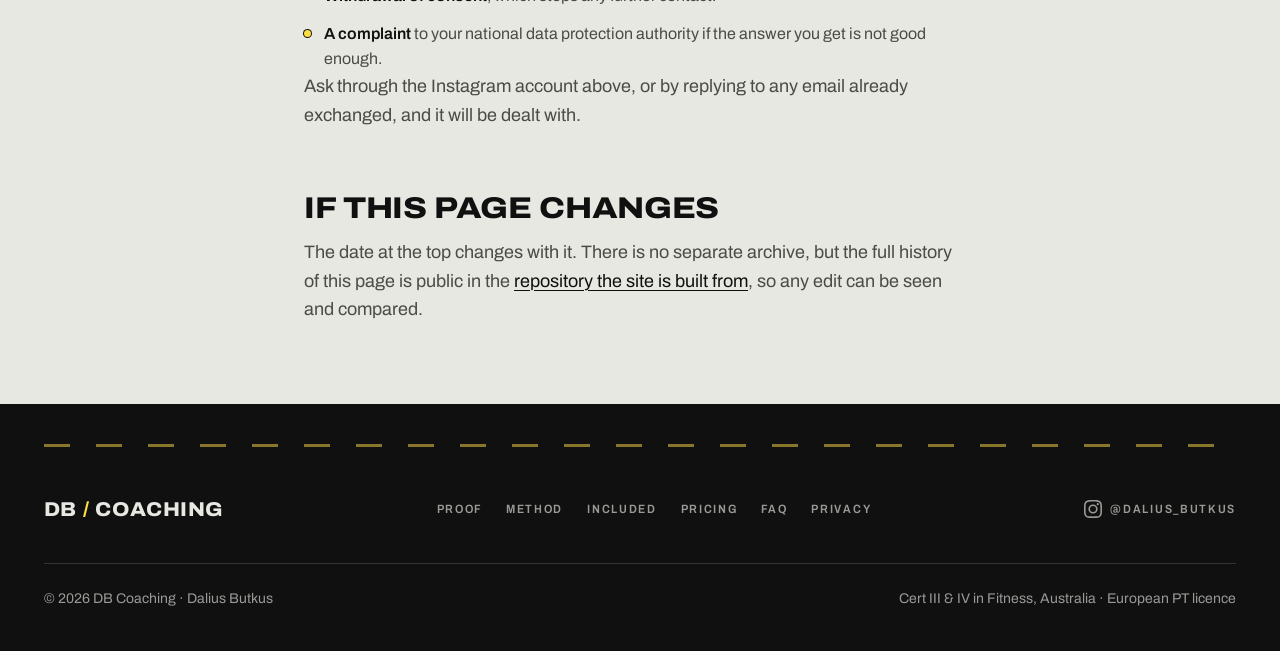
==== commit d5b5c608: "Remove the eyebrow labels and their leading dashes Twelve of the fourteen were decorative: a short g" ====
--- a/privacy.html
+++ b/privacy.html
@@ -97,6 +97,7 @@
   text-transform: uppercase; letter-spacing: 0.18em; color: var(--soft-paper);
 }
 .label::before { content: ""; width: 22px; height: 2px; background: var(--volt); flex: none; }
+.label--bare::before { content: none; }
 .head h1 { font-size: clamp(2.25rem, 6vw, 4.5rem); margin-top: var(--s-300); }
 .head .deck { font-size: 1.25rem; color: var(--soft-paper); max-width: 54ch; margin-top: var(--s-300); }
 .stamp { margin-top: var(--s-400); padding-top: var(--s-300); border-top: 1px solid var(--hair-paper);
@@ -184,7 +185,6 @@
 
   <div class="head on-ink">
     <div class="shell">
-      <p class="label">Privacy</p>
       <h1>What happens to what you tell me.</h1>
       <p class="deck">There is no clever version of this page. You fill in an application, it reaches Dalius, and nothing else happens to it.</p>
       <p class="stamp">Last updated 1 September 2026</p>
--- a/apply-mode.css
+++ b/apply-mode.css
@@ -42,23 +42,23 @@
 
 
 /* ---------------------------------------------------------------------------
-   GOOGLE FORM  ·  ACTIVE
+   GOOGLE FORM  ·  INACTIVE
    Applications go to the Google Form. The in-page form stays in the page,
    hidden and inert, and privacy.html describes Google as the processor.
    --------------------------------------------------------------------------- */
 
+/*
 #applyForm,
 #formDone                { display: none; }
 .apply-google            { display: block; }
 .when-web3.when-web3     { display: none; }
+*/
 
 
 /* ---------------------------------------------------------------------------
-   IN-PAGE FORM  ·  INACTIVE
+   IN-PAGE FORM  ·  ACTIVE
    Applications go through the seven step form on the page, posting to
    Web3Forms, and privacy.html describes Web3Forms as the processor.
    --------------------------------------------------------------------------- */
 
-/*
 .when-google.when-google { display: none; }
-*/
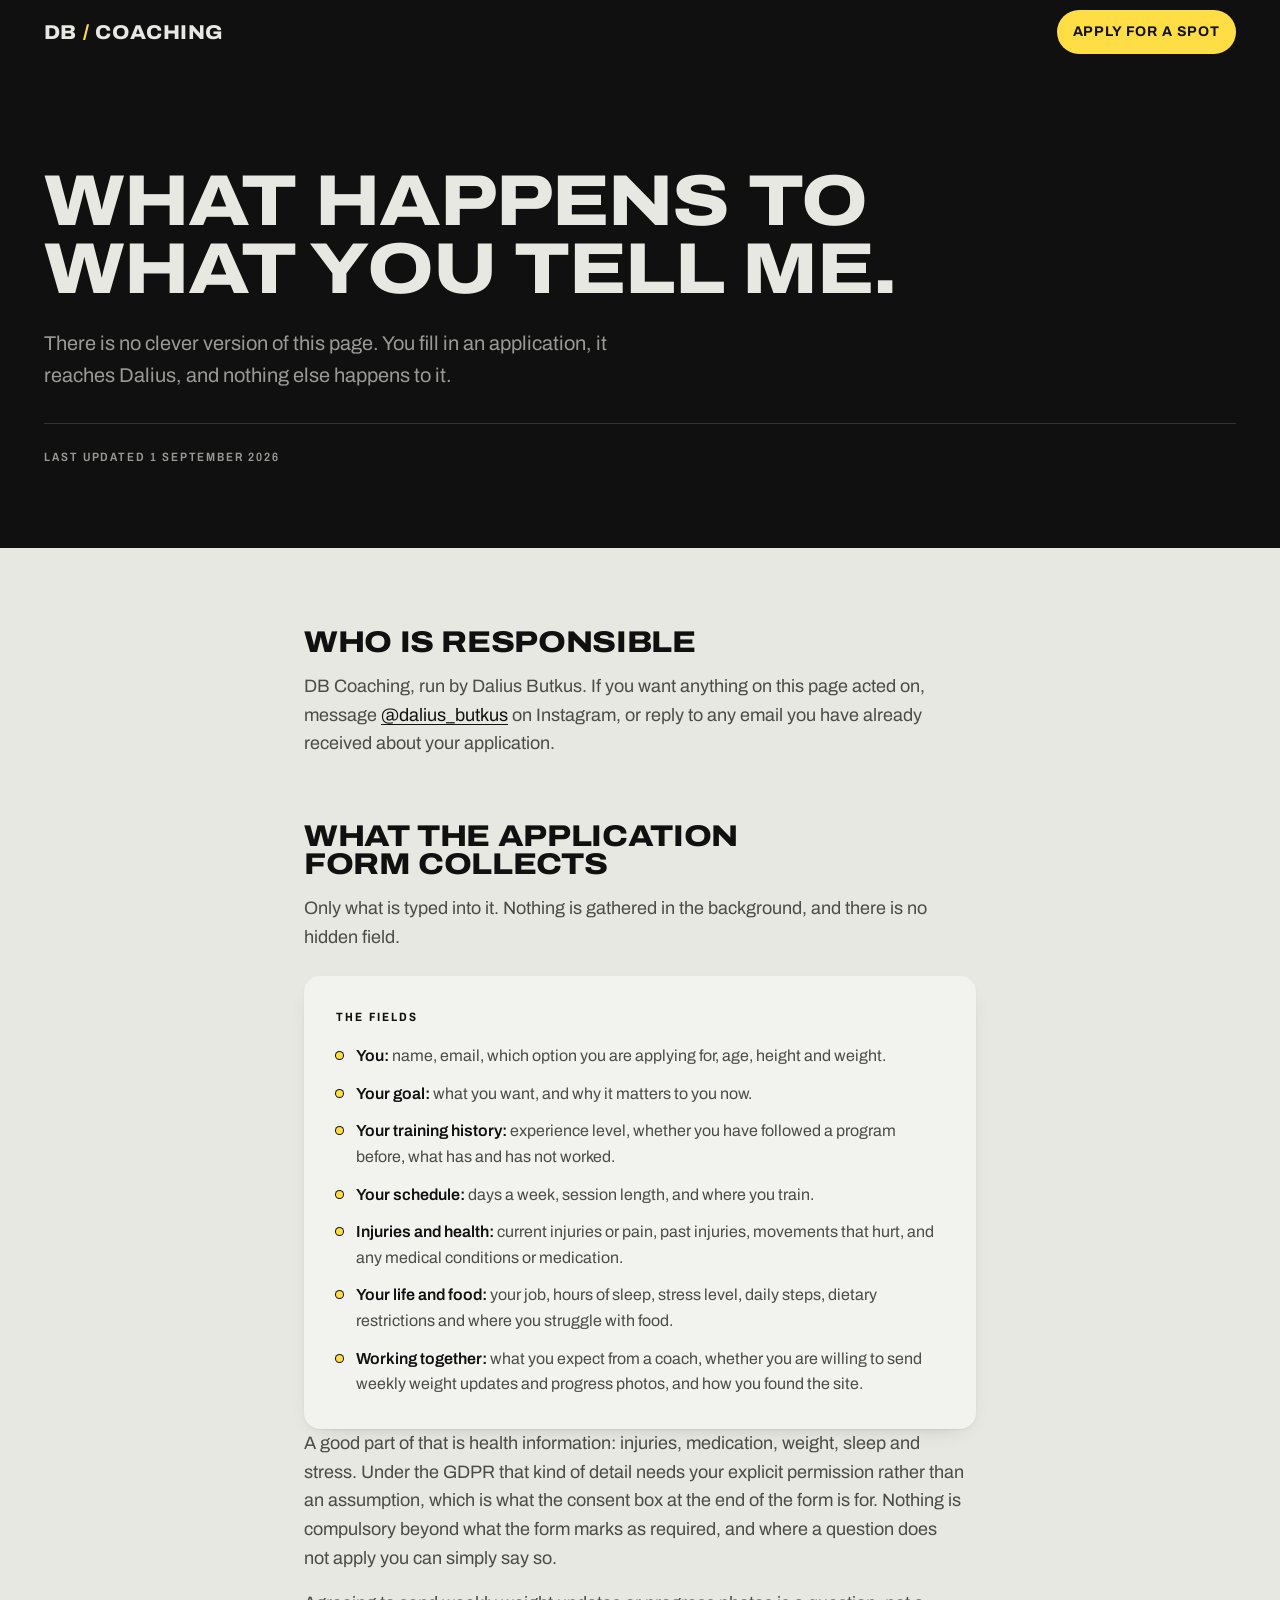
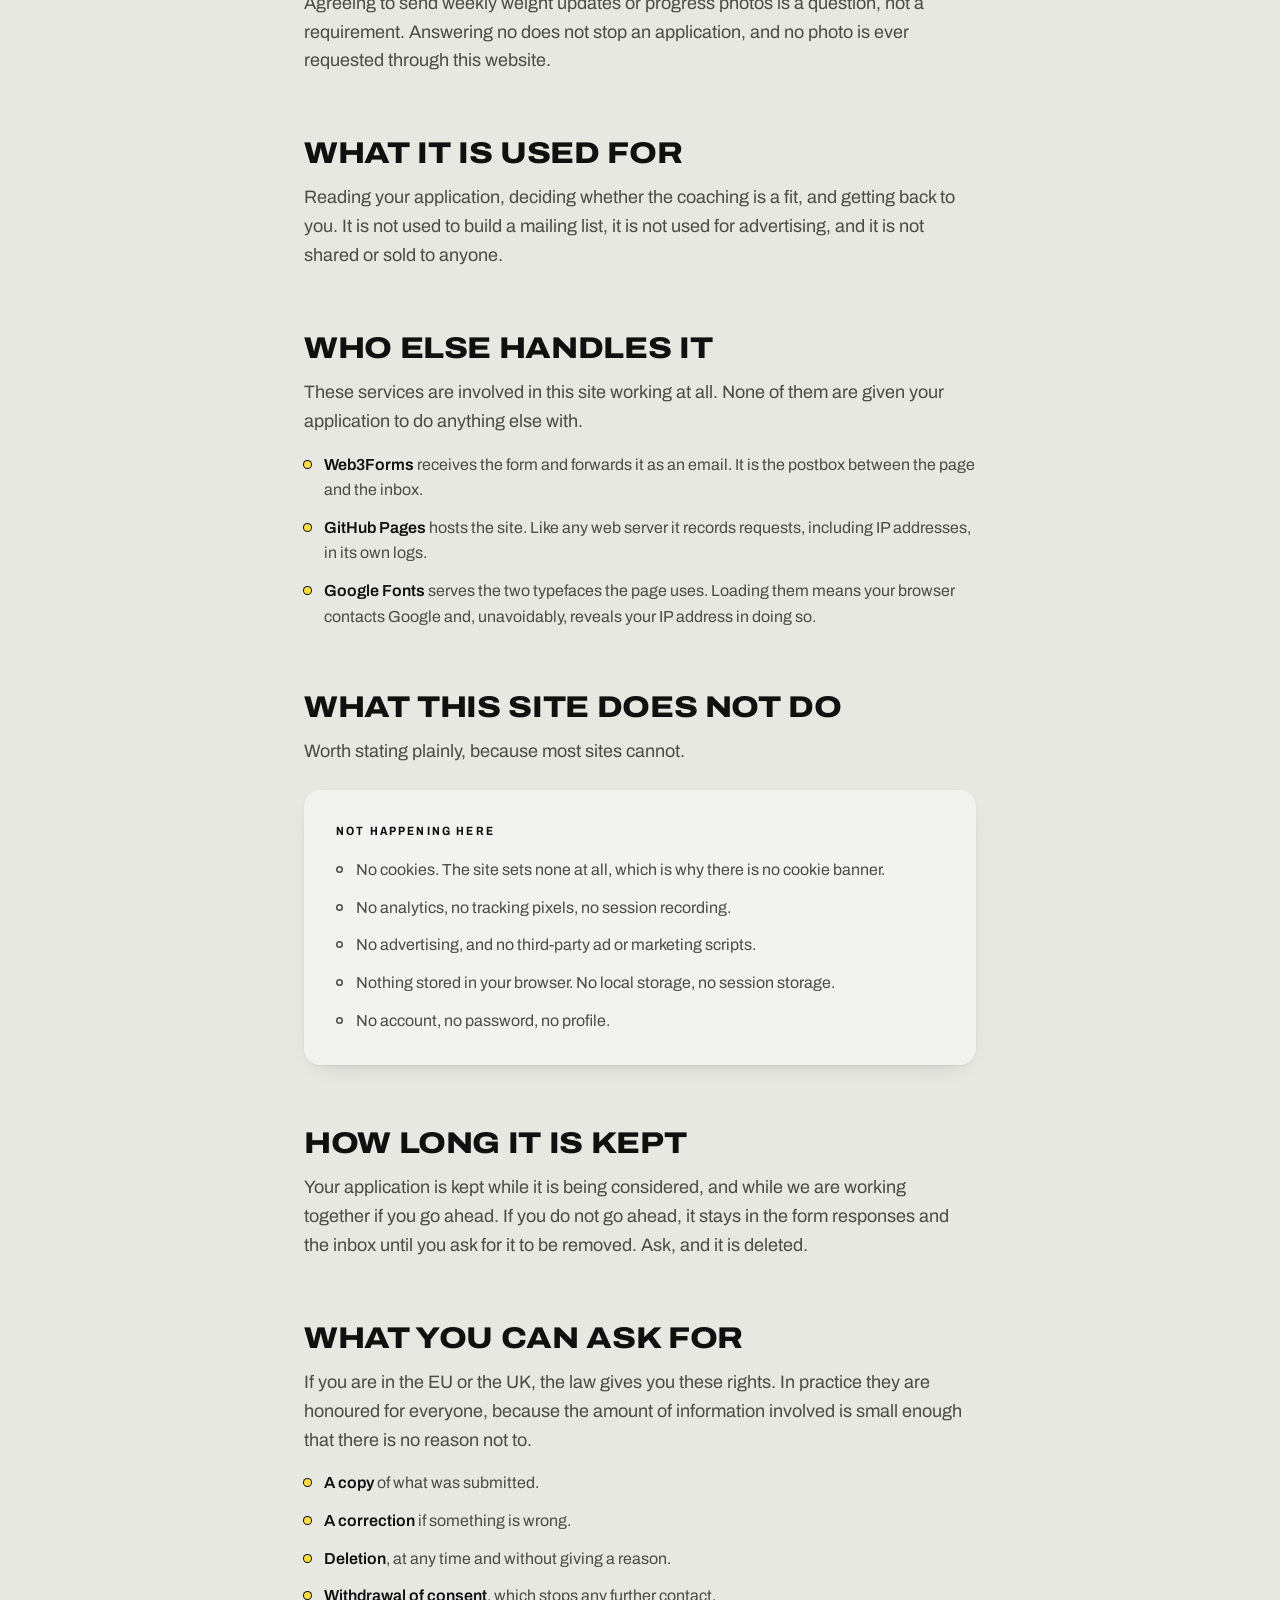
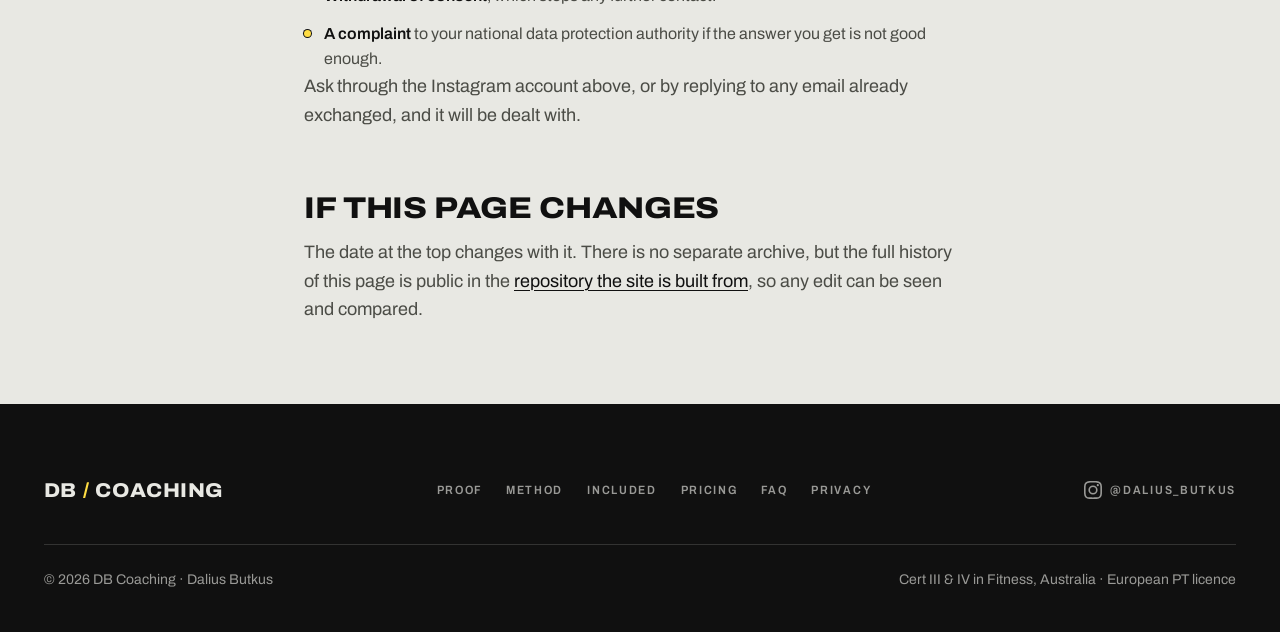
==== commit 5965ef0a: "Remove the remaining gold dashes Two were left after the eyebrow labels went:  - .mission-rule, the " ====
--- a/privacy.html
+++ b/privacy.html
@@ -96,8 +96,6 @@
   font-family: var(--display); font-size: 0.75rem; font-weight: 600; font-stretch: 84%;
   text-transform: uppercase; letter-spacing: 0.18em; color: var(--soft-paper);
 }
-.label::before { content: ""; width: 22px; height: 2px; background: var(--volt); flex: none; }
-.label--bare::before { content: none; }
 .head h1 { font-size: clamp(2.25rem, 6vw, 4.5rem); margin-top: var(--s-300); }
 .head .deck { font-size: 1.25rem; color: var(--soft-paper); max-width: 54ch; margin-top: var(--s-300); }
 .stamp { margin-top: var(--s-400); padding-top: var(--s-300); border-top: 1px solid var(--hair-paper);
@@ -128,9 +126,7 @@
 .none li::before { background: transparent; box-shadow: inset 0 0 0 1.5px var(--ink-soft); }
 
 /* footer */
-.foot { background: var(--ink); color: var(--paper); padding-block: var(--s-500); }
-.lane { height: 3px; width: 100%; margin-bottom: var(--s-500);
-  background: repeating-linear-gradient(90deg, var(--volt) 0 26px, transparent 26px 52px); opacity: 0.5; }
+.foot { background: var(--ink); color: var(--paper); padding-block: var(--s-700) var(--s-500); }
 .foot-top { display: flex; flex-wrap: wrap; align-items: center; justify-content: space-between; gap: var(--s-300); }
 .foot-links { display: flex; flex-wrap: wrap; gap: var(--s-300); }
 .foot-links a, .foot-ig {
@@ -285,7 +281,6 @@
 
 <footer class="foot on-ink">
   <div class="shell">
-    <div class="lane" aria-hidden="true"></div>
     <div class="foot-top">
       <a class="wordmark" href="index.html">DB<i>/</i>Coaching</a>
       <nav class="foot-links" aria-label="Footer">
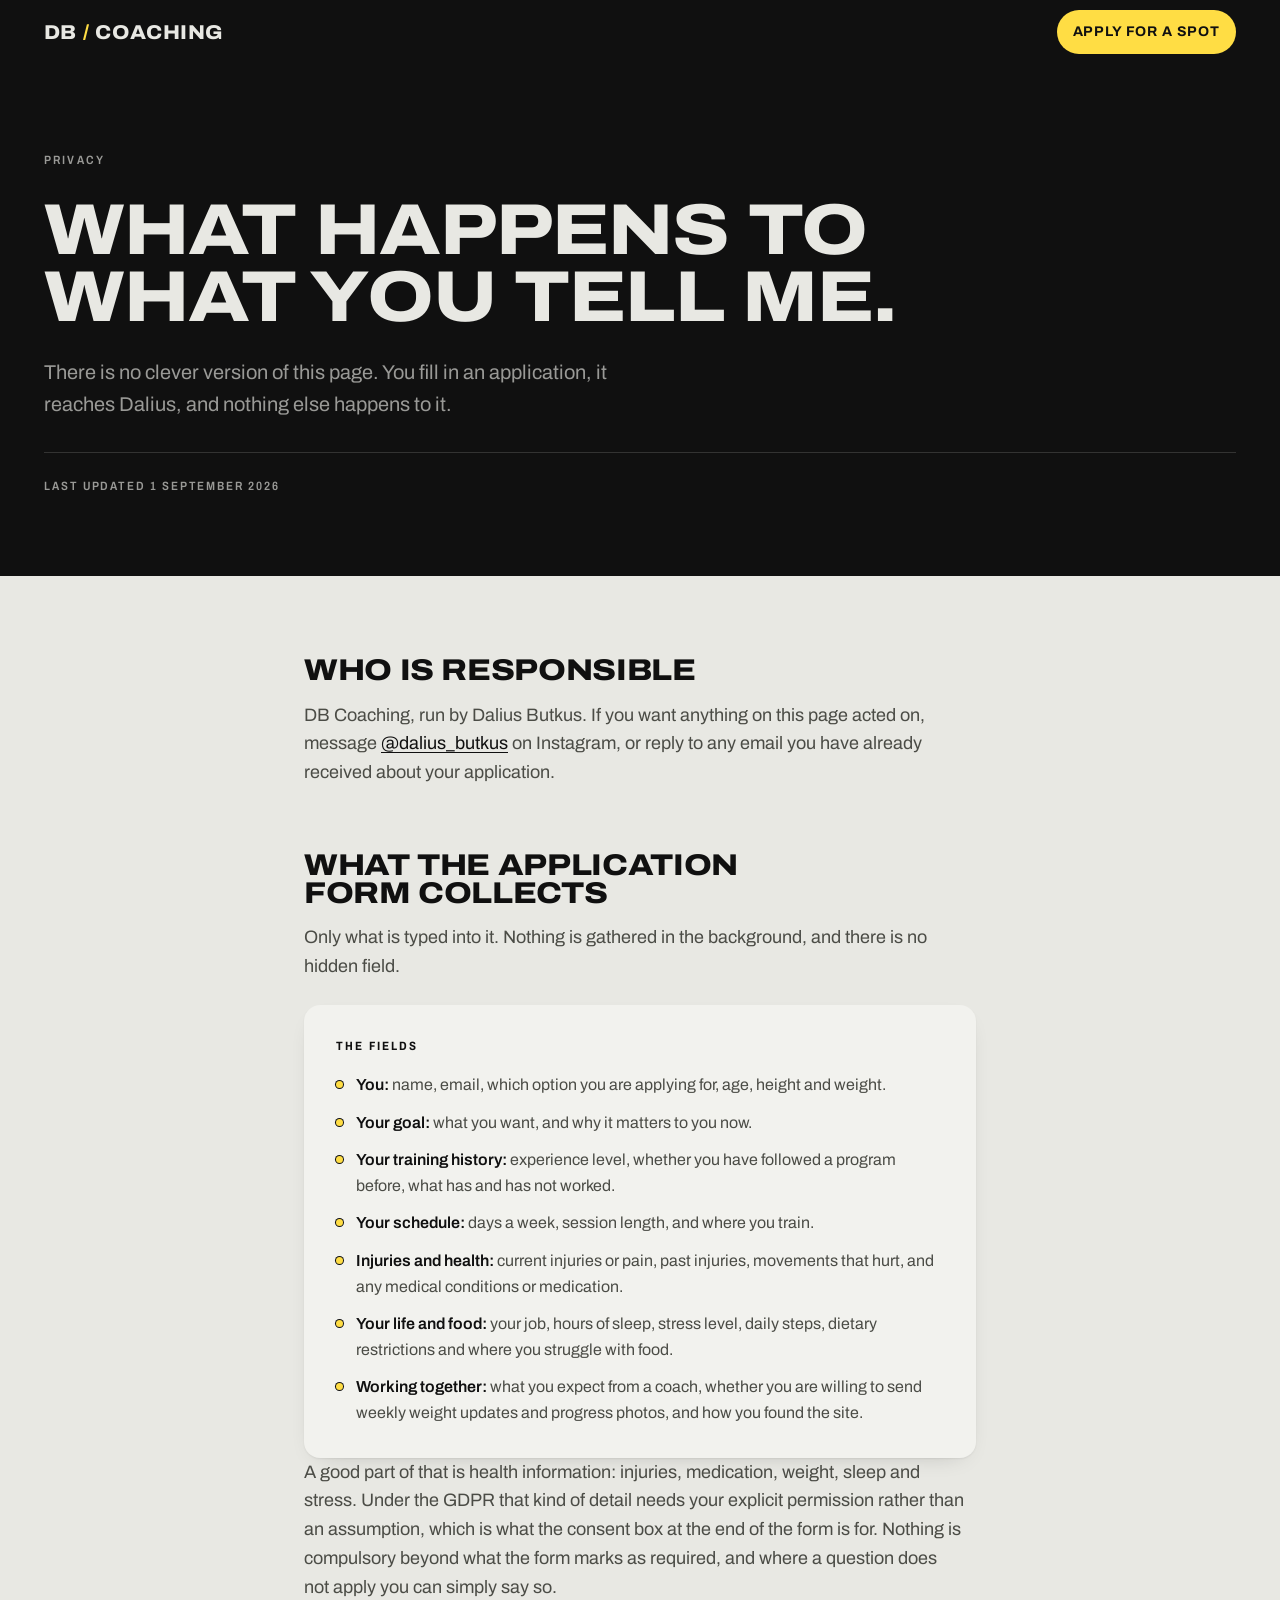
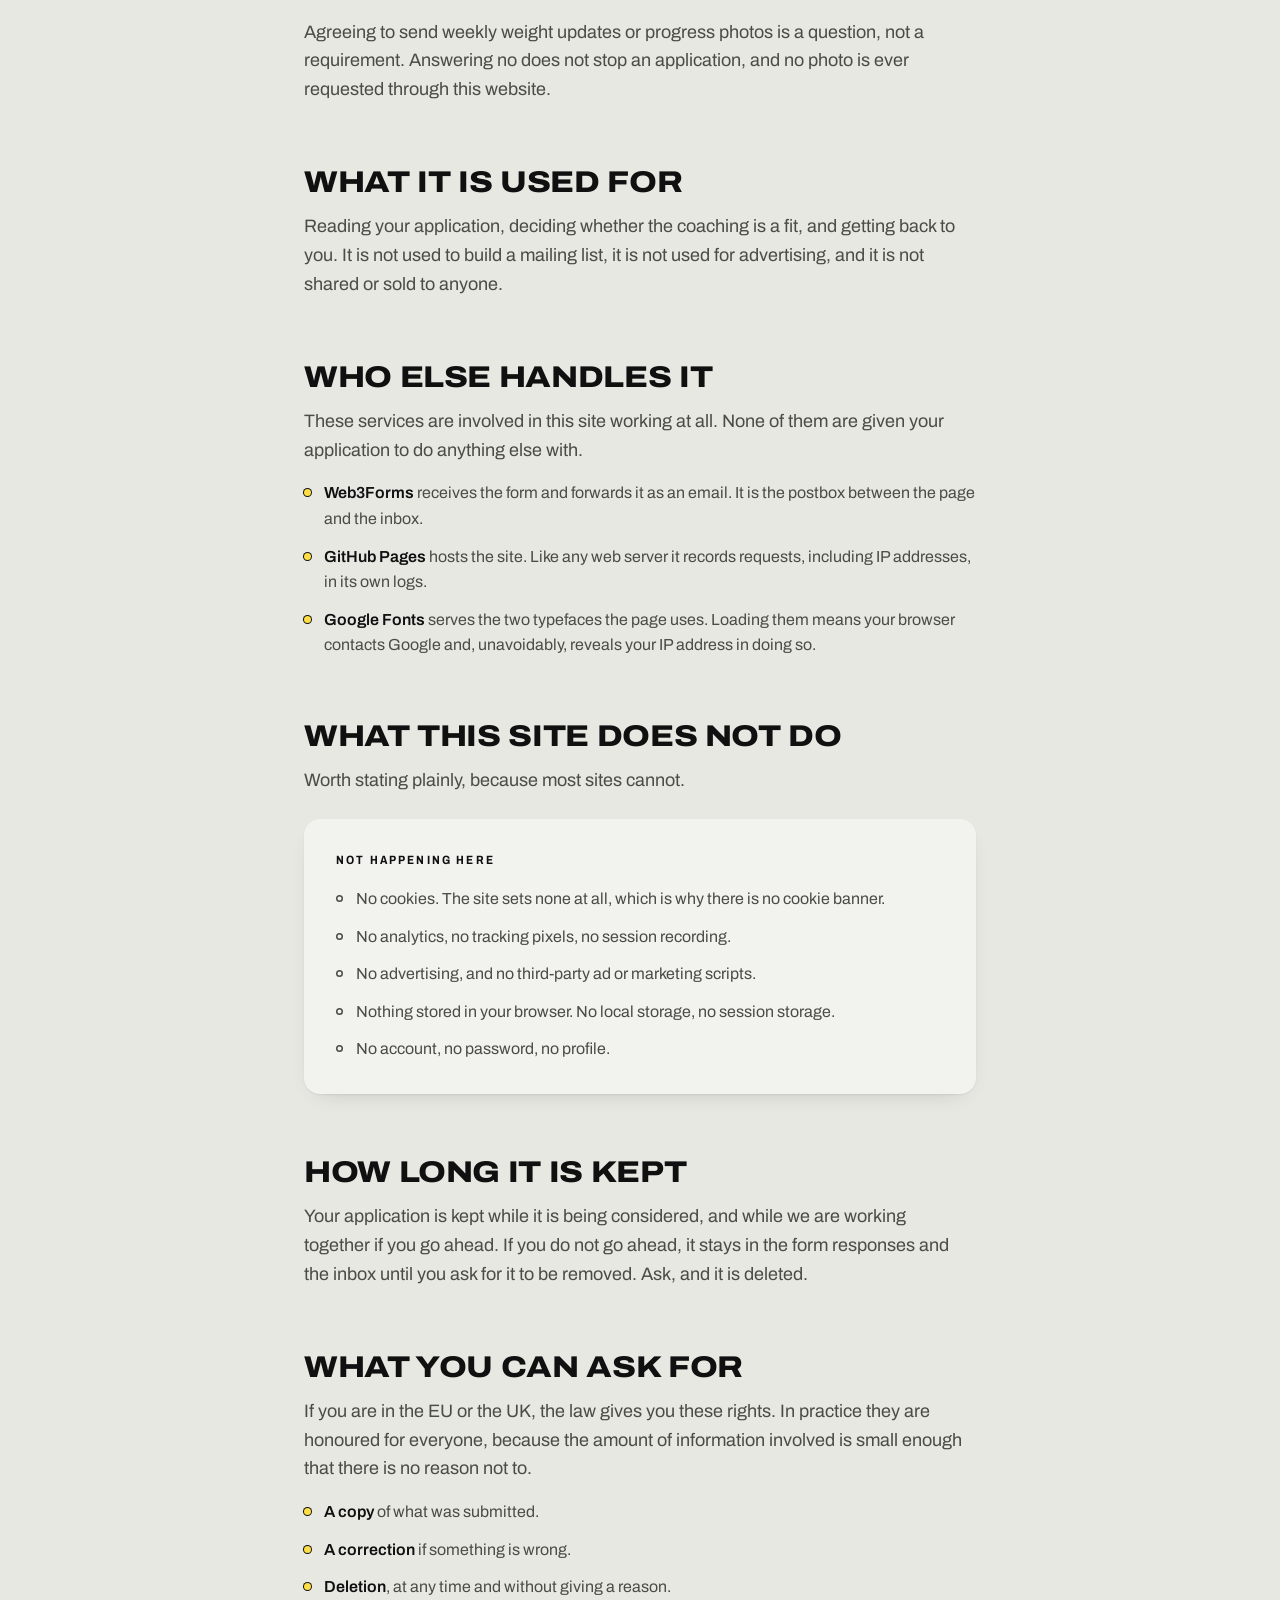
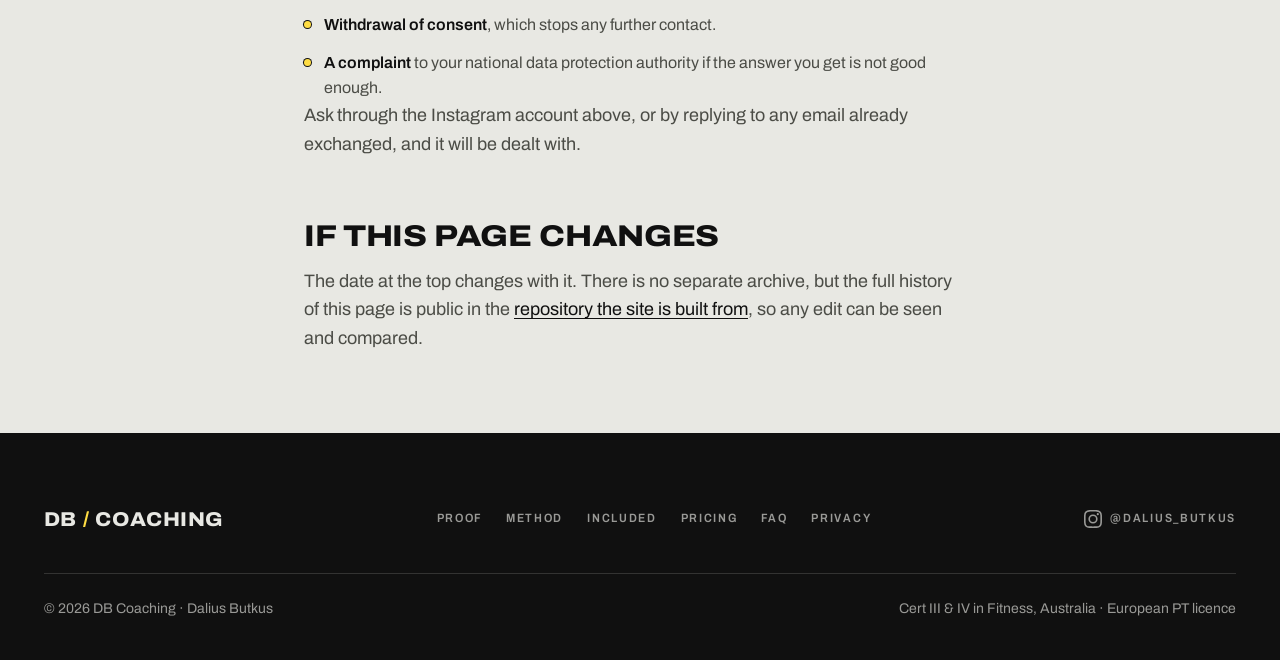
==== commit 3a9770da: "Put the eyebrow text back, keep only the dashes removed The previous commit read the request too bro" ====
--- a/privacy.html
+++ b/privacy.html
@@ -181,6 +181,7 @@
 
   <div class="head on-ink">
     <div class="shell">
+      <p class="label">Privacy</p>
       <h1>What happens to what you tell me.</h1>
       <p class="deck">There is no clever version of this page. You fill in an application, it reaches Dalius, and nothing else happens to it.</p>
       <p class="stamp">Last updated 1 September 2026</p>
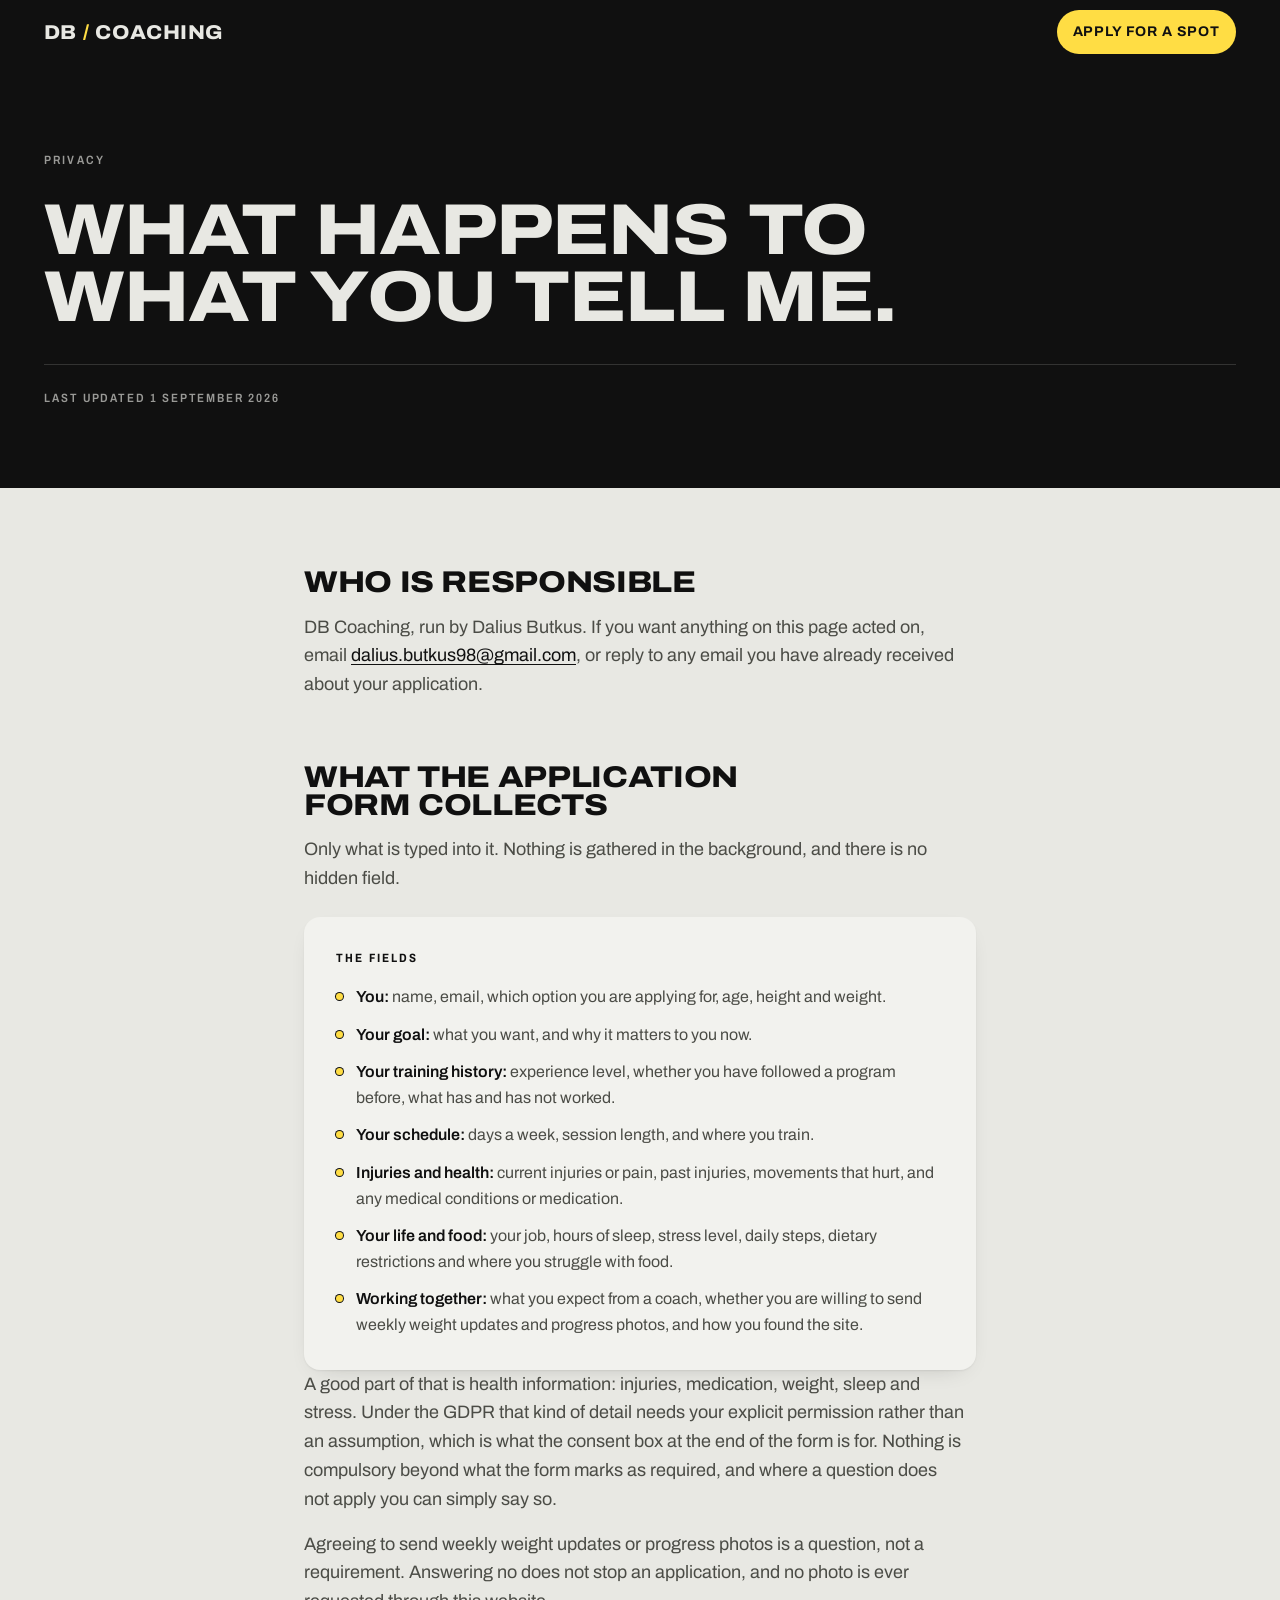
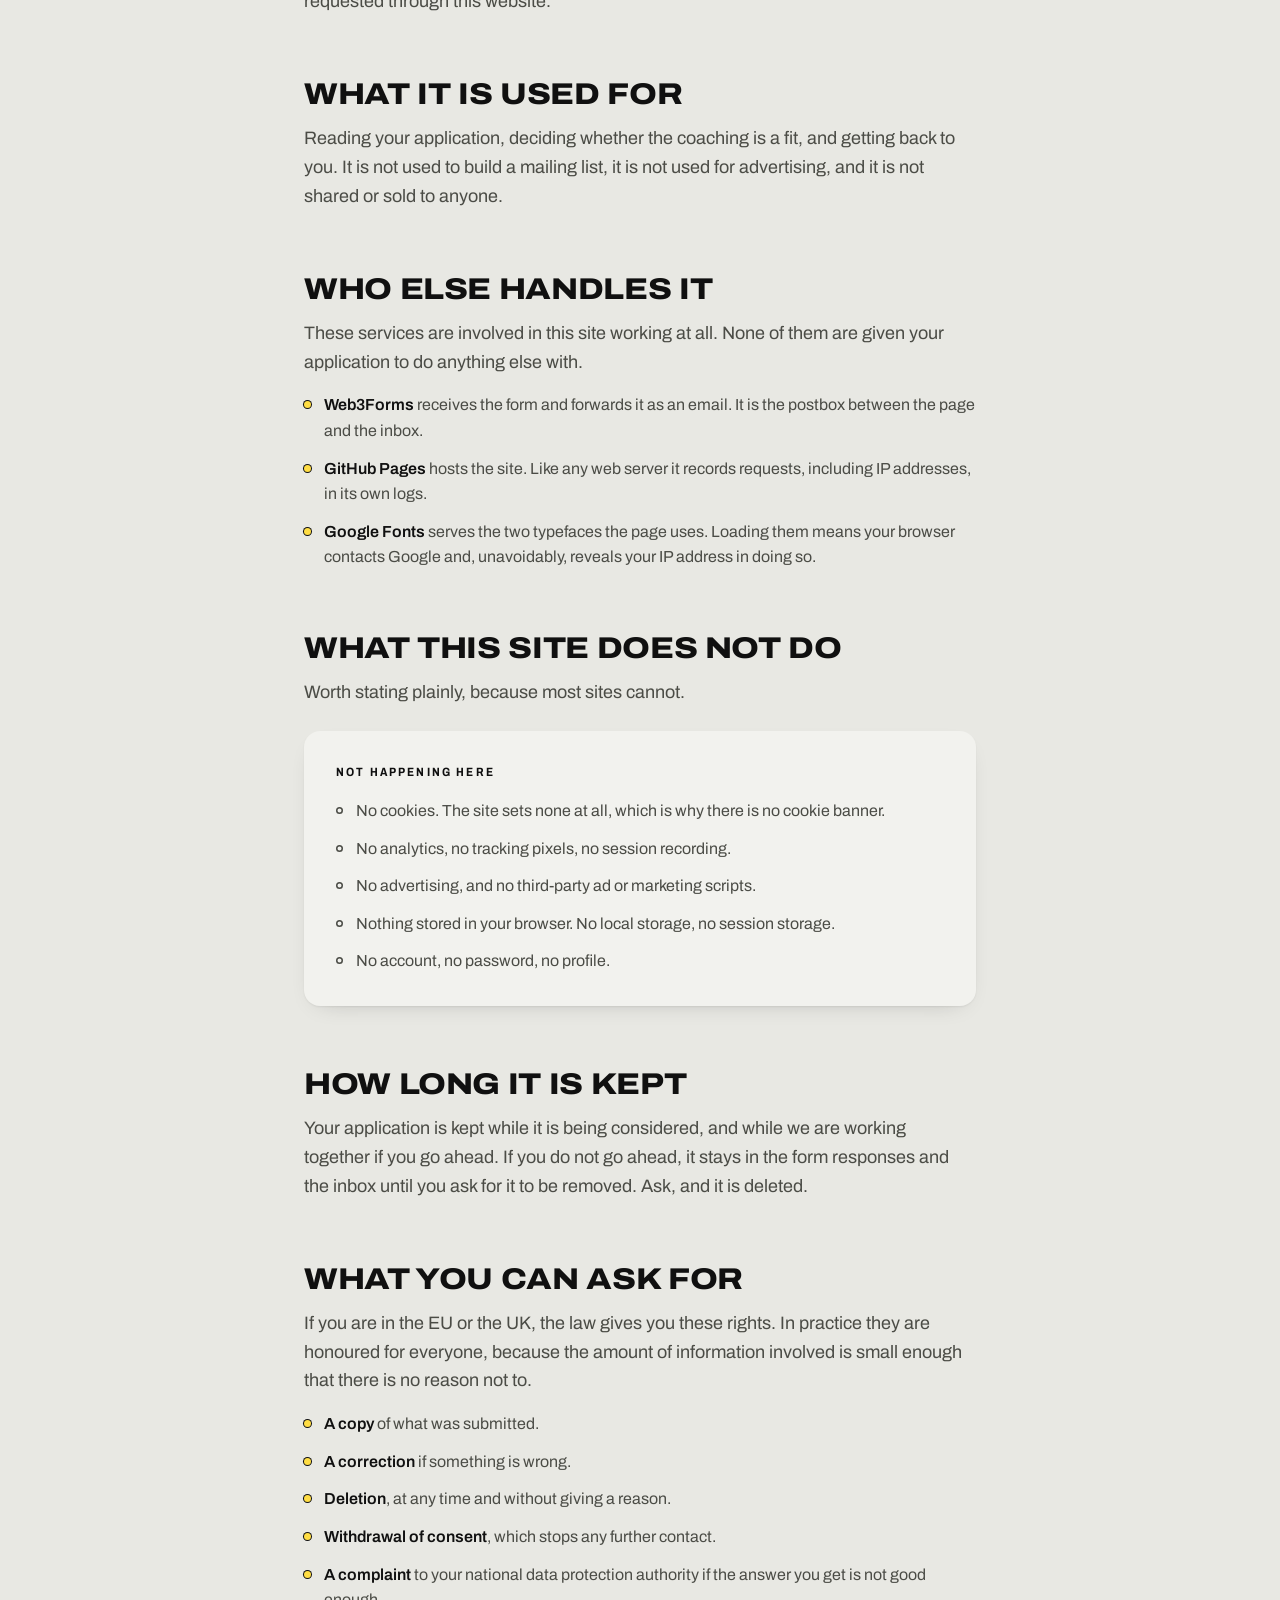
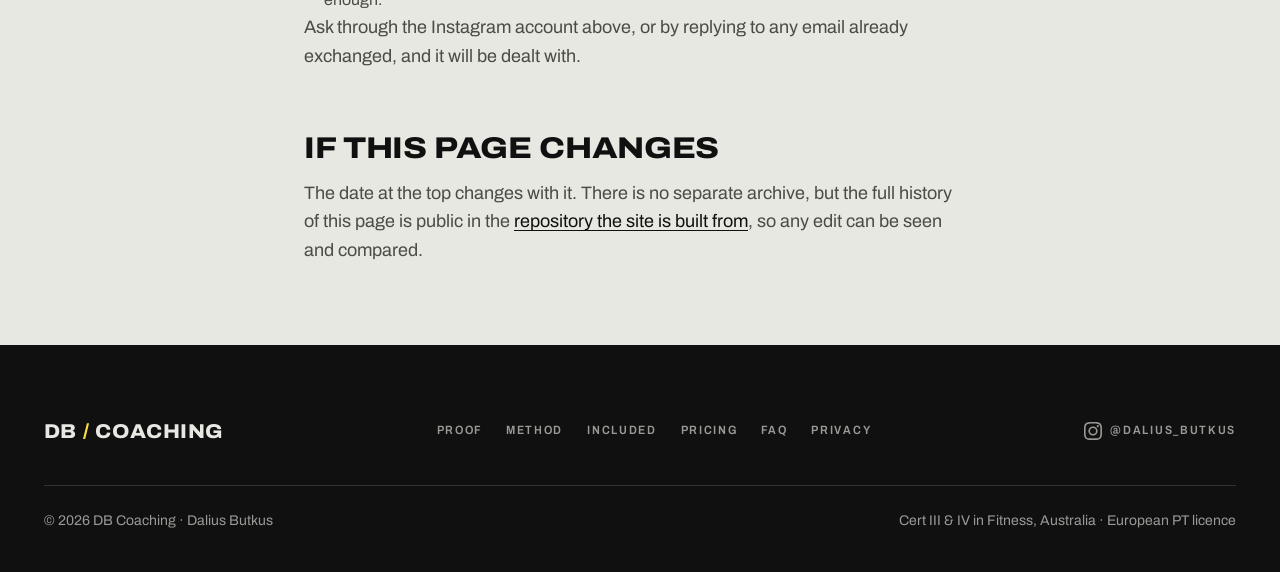
==== commit 6865e99a: "Bring English/AUD site to parity with the Lithuanian site - Program length: 12 weeks -> 8 weeks (tim" ====
--- a/privacy.html
+++ b/privacy.html
@@ -183,7 +183,6 @@
     <div class="shell">
       <p class="label">Privacy</p>
       <h1>What happens to what you tell me.</h1>
-      <p class="deck">There is no clever version of this page. You fill in an application, it reaches Dalius, and nothing else happens to it.</p>
       <p class="stamp">Last updated 1 September 2026</p>
     </div>
   </div>
@@ -193,7 +192,7 @@
 
       <section>
         <h2>Who is responsible</h2>
-        <p>DB Coaching, run by Dalius Butkus. If you want anything on this page acted on, message <a href="https://instagram.com/dalius_butkus" target="_blank" rel="noopener">@dalius_butkus</a> on Instagram, or reply to any email you have already received about your application.</p>
+        <p>DB Coaching, run by Dalius Butkus. If you want anything on this page acted on, email <a href="mailto:dalius.butkus98@gmail.com">dalius.butkus98@gmail.com</a>, or reply to any email you have already received about your application.</p>
       </section>
 
       <section class="when-google">
